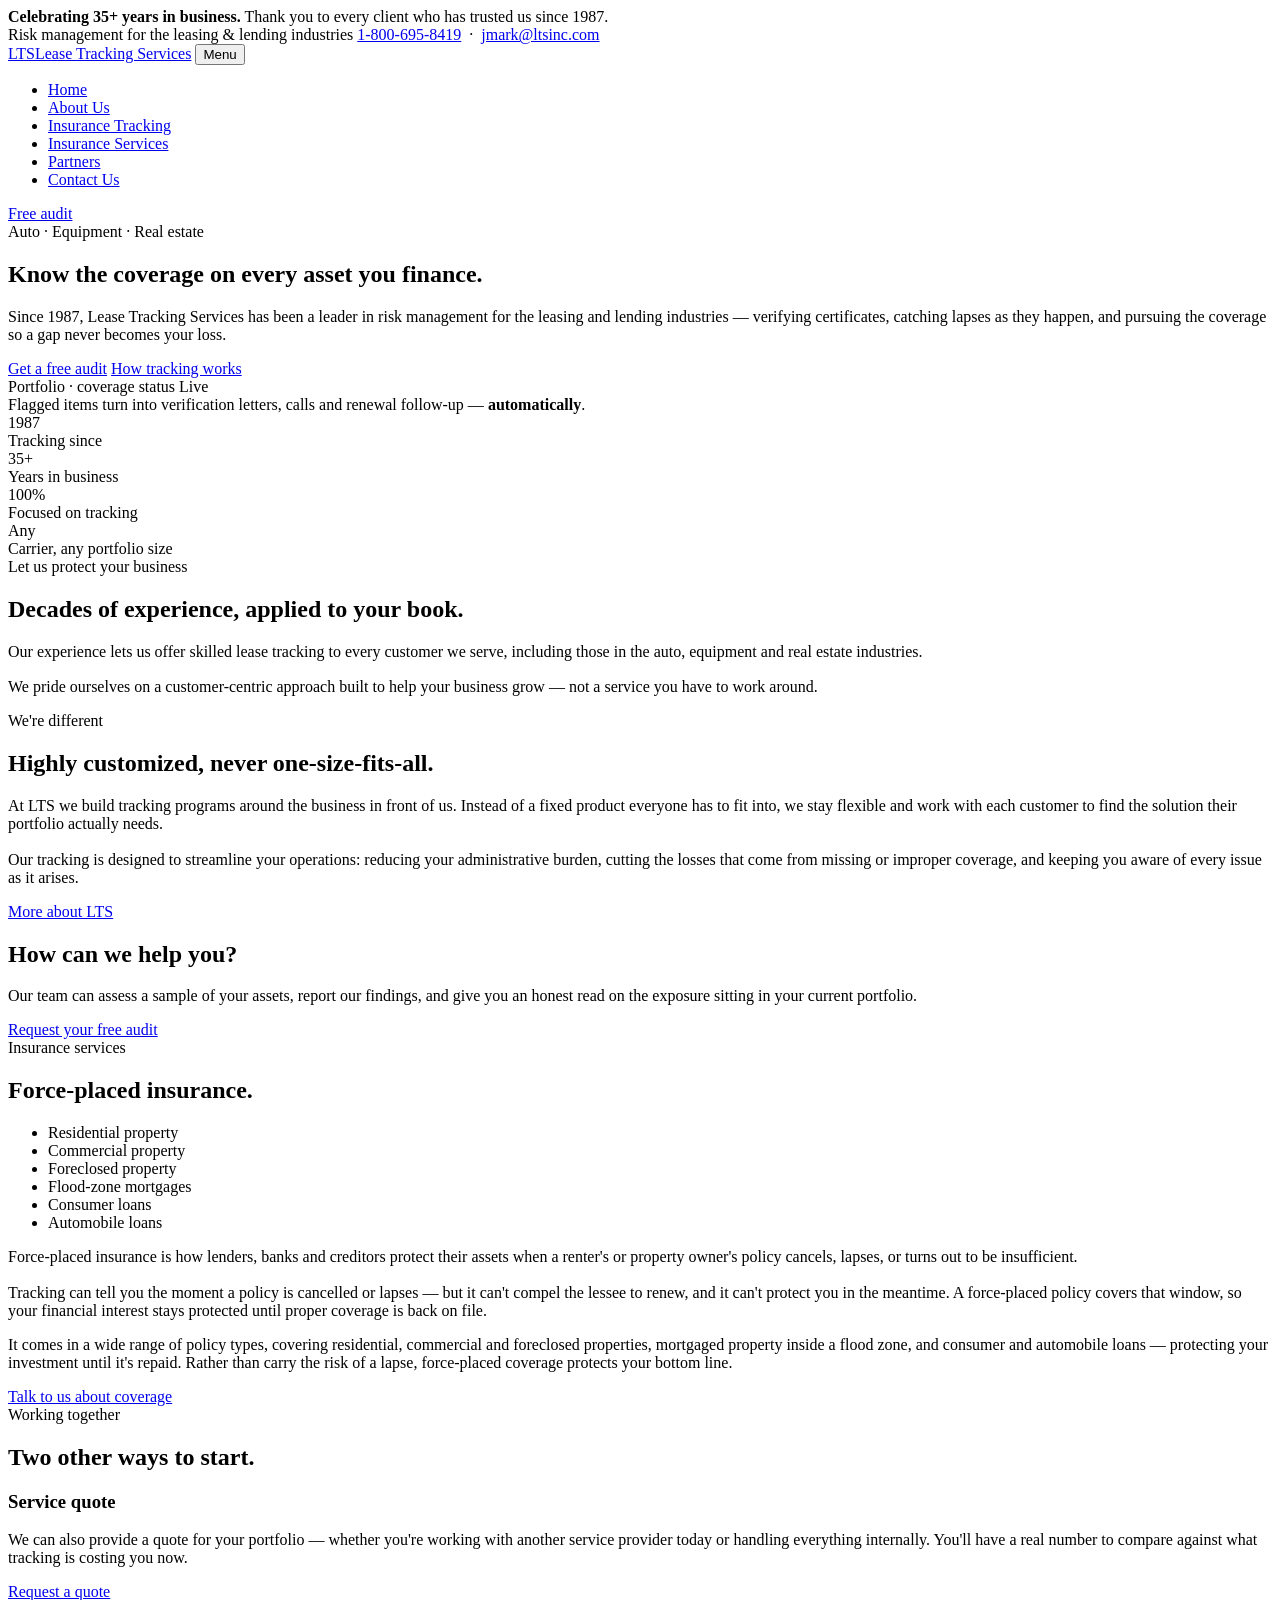
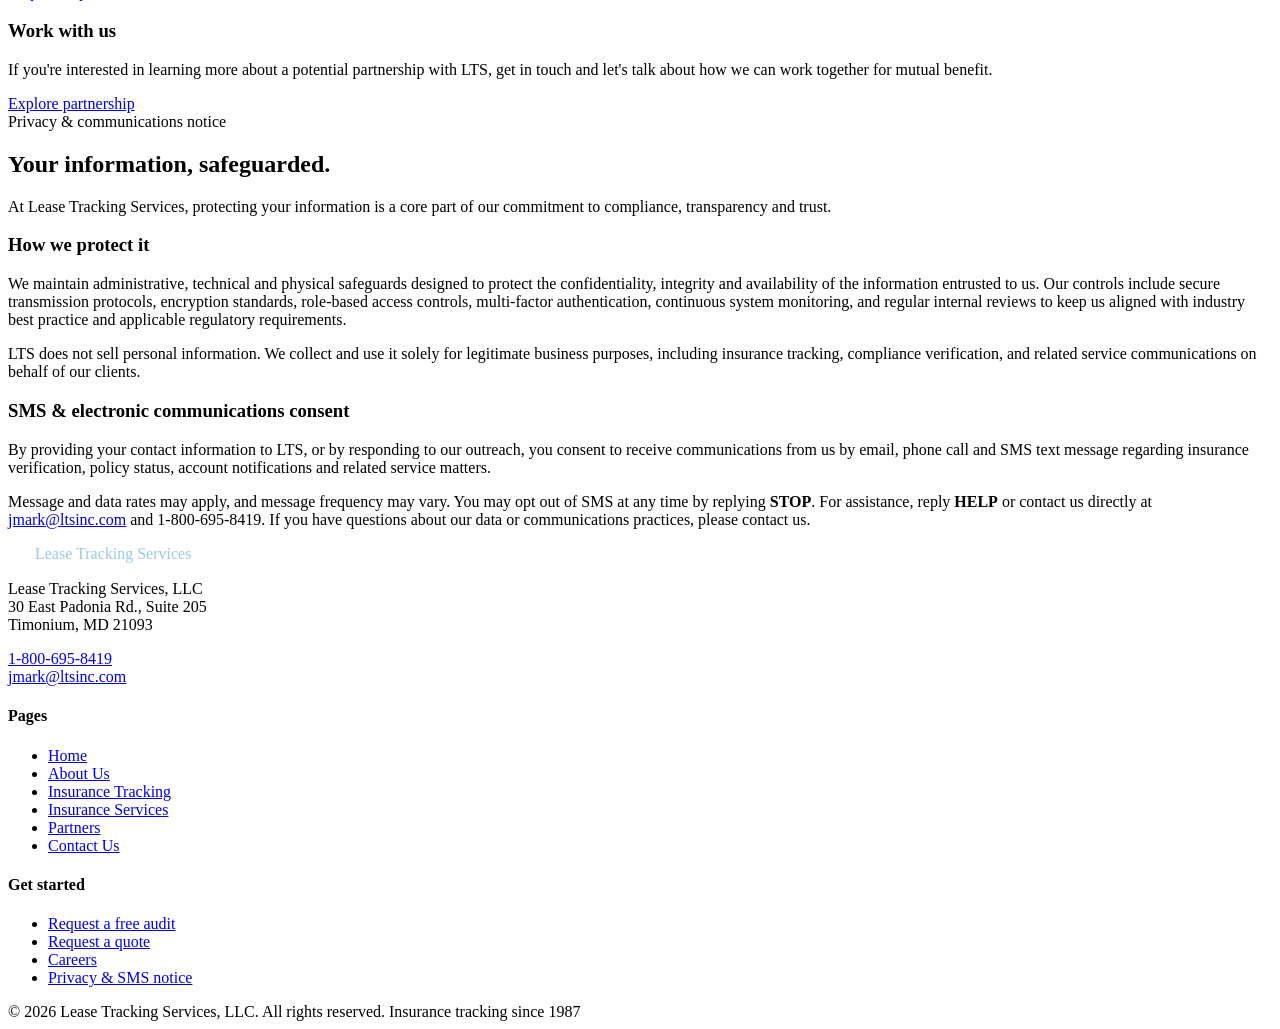
==== index.html @ 5373fb28 "Add files via upload" ====
<!DOCTYPE html>
<html lang="en">
<head>
<meta charset="utf-8">
<meta name="viewport" content="width=device-width, initial-scale=1">
<title>Lease Tracking Services — Insurance Tracking &amp; Risk Management Since 1987</title>
<meta name="description" content="Since 1987, Lease Tracking Services has been a leader in risk management for the leasing and lending industries. Insurance tracking, force-placed coverage and portfolio audits for auto, equipment and real estate.">
<link rel="preconnect" href="https://fonts.googleapis.com">
<link rel="preconnect" href="https://fonts.gstatic.com" crossorigin>
<link href="https://fonts.googleapis.com/css2?family=Bricolage+Grotesque:opsz,wght@12..96,600;12..96,700;12..96,800&family=IBM+Plex+Mono:wght@400;500;600&family=Public+Sans:wght@400;500;600;700&display=swap" rel="stylesheet">
<link rel="stylesheet" href="assets/styles.css">
</head>
<body>

<div class="announce">
  <div class="wrap"><strong>Celebrating 35+ years in business.</strong> Thank you to every client who has trusted us since 1987.</div>
</div>

<div class="topbar">
  <div class="wrap">
    <span>Risk management for the leasing &amp; lending industries</span>
    <span><a href="tel:18006958419">1-800-695-8419</a> &nbsp;·&nbsp; <a href="mailto:jmark@ltsinc.com">jmark@ltsinc.com</a></span>
  </div>
</div>

<header class="nav">
  <div class="wrap">
    <a class="brand" href="index.html"><span class="brand-mark">LTS</span><span class="brand-sub">Lease Tracking Services</span></a>
    <button class="menu-btn" id="menuBtn" aria-expanded="false" aria-controls="navLinks">Menu</button>
    <ul class="nav-links" id="navLinks">
      <li><a href="index.html" class="here">Home</a></li>
      <li><a href="about.html">About Us</a></li>
      <li><a href="insurance-tracking.html">Insurance Tracking</a></li>
      <li><a href="insurance-services.html">Insurance Services</a></li>
      <li><a href="partners.html">Partners</a></li>
      <li><a href="contact.html">Contact Us</a></li>
    </ul>
    <a class="nav-cta" href="contact.html#audit">Free audit</a>
  </div>
</header>

<section class="hero">
  <div class="wrap block hero-grid">
    <div>
      <span class="tag">Auto · Equipment · Real estate</span>
      <h1>Know the coverage on <span>every asset</span> you finance.</h1>
      <p class="lede">Since 1987, Lease Tracking Services has been a leader in risk management for the leasing and lending industries — verifying certificates, catching lapses as they happen, and pursuing the coverage so a gap never becomes your loss.</p>
      <div class="hero-actions">
        <a class="btn btn-primary" href="contact.html#audit">Get a free audit</a>
        <a class="btn btn-line" href="insurance-tracking.html">How tracking works</a>
      </div>
    </div>

    <div class="ledger" aria-label="Example portfolio coverage status board">
      <div class="ledger-head">
        <span>Portfolio · coverage status</span>
        <span class="ledger-live"><span class="dot"></span>Live</span>
      </div>
      <div id="ledgerRows"></div>
      <div class="ledger-foot">Flagged items turn into verification letters, calls and renewal follow-up — <b>automatically</b>.</div>
    </div>
  </div>
</section>

<section class="stats deep">
  <div class="wrap">
    <div class="stat"><div class="stat-n">1987</div><div class="stat-l">Tracking since</div></div>
    <div class="stat"><div class="stat-n">35+</div><div class="stat-l">Years in business</div></div>
    <div class="stat"><div class="stat-n">100%</div><div class="stat-l">Focused on tracking</div></div>
    <div class="stat"><div class="stat-n">Any</div><div class="stat-l">Carrier, any portfolio size</div></div>
  </div>
</section>

<section>
  <div class="wrap block split reveal">
    <div>
      <span class="tag">Let us protect your business</span>
      <h2>Decades of experience, applied to your book.</h2>
    </div>
    <div>
      <p class="lede">Our experience lets us offer skilled lease tracking to every customer we serve, including those in the auto, equipment and real estate industries.</p>
      <p style="margin-top:1.1rem" class="muted">We pride ourselves on a customer-centric approach built to help your business grow — not a service you have to work around.</p>
    </div>
  </div>
</section>

<section class="tint">
  <div class="wrap block split split-lead reveal">
    <div>
      <span class="tag">We're different</span>
      <h2>Highly customized, never one-size-fits-all.</h2>
    </div>
    <div>
      <p class="lede">At LTS we build tracking programs around the business in front of us. Instead of a fixed product everyone has to fit into, we stay flexible and work with each customer to find the solution their portfolio actually needs.</p>
      <p style="margin-top:1.1rem" class="muted">Our tracking is designed to streamline your operations: reducing your administrative burden, cutting the losses that come from missing or improper coverage, and keeping you aware of every issue as it arises.</p>
      <a class="btn btn-line" style="margin-top:1.5rem" href="about.html">More about LTS</a>
    </div>
  </div>
</section>

<section id="audit" class="band">
  <div class="wrap">
    <div>
      <h2>How can we help you?</h2>
      <p>Our team can assess a sample of your assets, report our findings, and give you an honest read on the exposure sitting in your current portfolio.</p>
    </div>
    <a class="btn btn-primary" href="contact.html#audit">Request your free audit</a>
  </div>
</section>

<section id="force-placed">
  <div class="wrap block split reveal">
    <div>
      <span class="tag">Insurance services</span>
      <h2>Force-placed insurance.</h2>
      <ul class="pills">
        <li>Residential property</li>
        <li>Commercial property</li>
        <li>Foreclosed property</li>
        <li>Flood-zone mortgages</li>
        <li>Consumer loans</li>
        <li>Automobile loans</li>
      </ul>
    </div>
    <div>
      <p class="lede">Force-placed insurance is how lenders, banks and creditors protect their assets when a renter's or property owner's policy cancels, lapses, or turns out to be insufficient.</p>
      <p style="margin-top:1.1rem" class="muted">Tracking can tell you the moment a policy is cancelled or lapses — but it can't compel the lessee to renew, and it can't protect you in the meantime. A force-placed policy covers that window, so your financial interest stays protected until proper coverage is back on file.</p>
      <p class="muted">It comes in a wide range of policy types, covering residential, commercial and foreclosed properties, mortgaged property inside a flood zone, and consumer and automobile loans — protecting your investment until it's repaid. Rather than carry the risk of a lapse, force-placed coverage protects your bottom line.</p>
      <a class="btn btn-primary" style="margin-top:1.5rem" href="contact.html">Talk to us about coverage</a>
    </div>
  </div>
</section>

<section class="tint">
  <div class="wrap block reveal">
    <span class="tag">Working together</span>
    <h2>Two other ways to start.</h2>
    <div class="cards cards-2">
      <div class="card">
        <h3>Service quote</h3>
        <p>We can also provide a quote for your portfolio — whether you're working with another service provider today or handling everything internally. You'll have a real number to compare against what tracking is costing you now.</p>
        <a class="more" href="contact.html#quote">Request a quote</a>
      </div>
      <div class="card card-plain">
        <h3>Work with us</h3>
        <p>If you're interested in learning more about a potential partnership with LTS, get in touch and let's talk about how we can work together for mutual benefit.</p>
        <a class="more" href="partners.html">Explore partnership</a>
      </div>
    </div>
  </div>
</section>

<section id="privacy">
  <div class="wrap block split reveal">
    <div>
      <span class="tag">Privacy &amp; communications notice</span>
      <h2>Your information, safeguarded.</h2>
      <p class="lede" style="margin-top:1.2rem">At Lease Tracking Services, protecting your information is a core part of our commitment to compliance, transparency and trust.</p>
    </div>
    <div>
      <div class="notice">
        <h3>How we protect it</h3>
        <p>We maintain administrative, technical and physical safeguards designed to protect the confidentiality, integrity and availability of the information entrusted to us. Our controls include secure transmission protocols, encryption standards, role-based access controls, multi-factor authentication, continuous system monitoring, and regular internal reviews to keep us aligned with industry best practice and applicable regulatory requirements.</p>
        <p>LTS does not sell personal information. We collect and use it solely for legitimate business purposes, including insurance tracking, compliance verification, and related service communications on behalf of our clients.</p>
      </div>
      <div class="notice">
        <h3>SMS &amp; electronic communications consent</h3>
        <p>By providing your contact information to LTS, or by responding to our outreach, you consent to receive communications from us by email, phone call and SMS text message regarding insurance verification, policy status, account notifications and related service matters.</p>
        <p>Message and data rates may apply, and message frequency may vary. You may opt out of SMS at any time by replying <strong>STOP</strong>. For assistance, reply <strong>HELP</strong> or contact us directly at <a href="mailto:jmark@ltsinc.com">jmark@ltsinc.com</a> and 1-800-695-8419. If you have questions about our data or communications practices, please contact us.</p>
      </div>
    </div>
  </div>
</section>

<footer class="foot">
  <div class="wrap foot-grid">
    <div>
      <a class="brand" href="index.html" style="color:#fff"><span class="brand-mark">LTS</span><span class="brand-sub" style="color:#9CC9EA">Lease Tracking Services</span></a>
      <p style="margin-top:1.1rem">Lease Tracking Services, LLC<br>30 East Padonia Rd., Suite 205<br>Timonium, MD 21093</p>
      <p style="margin-top:.9rem"><a href="tel:18006958419">1-800-695-8419</a><br><a href="mailto:jmark@ltsinc.com">jmark@ltsinc.com</a></p>
    </div>
    <div>
      <h4>Pages</h4>
      <ul>
        <li><a href="index.html">Home</a></li>
        <li><a href="about.html">About Us</a></li>
        <li><a href="insurance-tracking.html">Insurance Tracking</a></li>
        <li><a href="insurance-services.html">Insurance Services</a></li>
        <li><a href="partners.html">Partners</a></li>
        <li><a href="contact.html">Contact Us</a></li>
      </ul>
    </div>
    <div>
      <h4>Get started</h4>
      <ul>
        <li><a href="contact.html#audit">Request a free audit</a></li>
        <li><a href="contact.html#quote">Request a quote</a></li>
        <li><a href="contact.html#careers">Careers</a></li>
        <li><a href="index.html#privacy">Privacy &amp; SMS notice</a></li>
      </ul>
    </div>
  </div>
  <div class="foot-bar">
    <div class="wrap">
      <span>© <span id="yr">2026</span> Lease Tracking Services, LLC. All rights reserved.</span>
      <span>Insurance tracking since 1987</span>
    </div>
  </div>
</footer>

<script src="assets/site.js"></script>
</body>
</html>
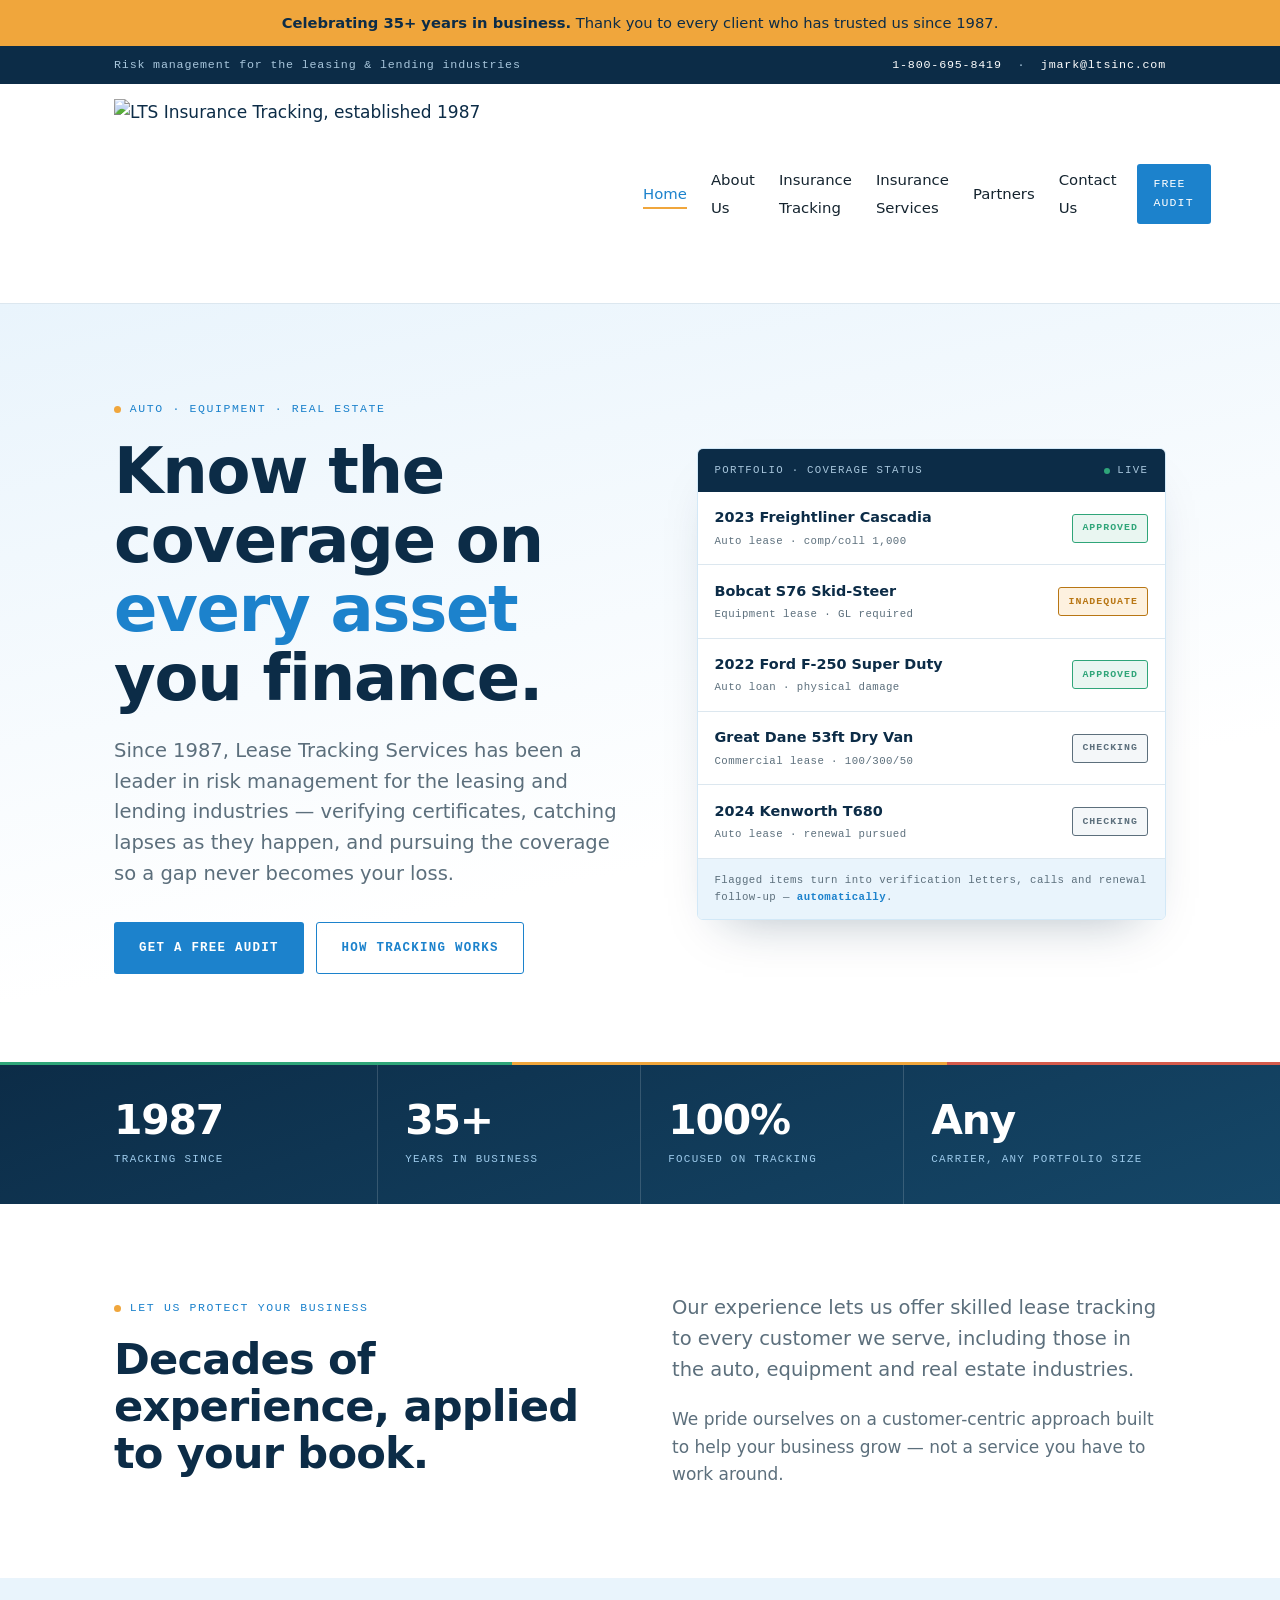
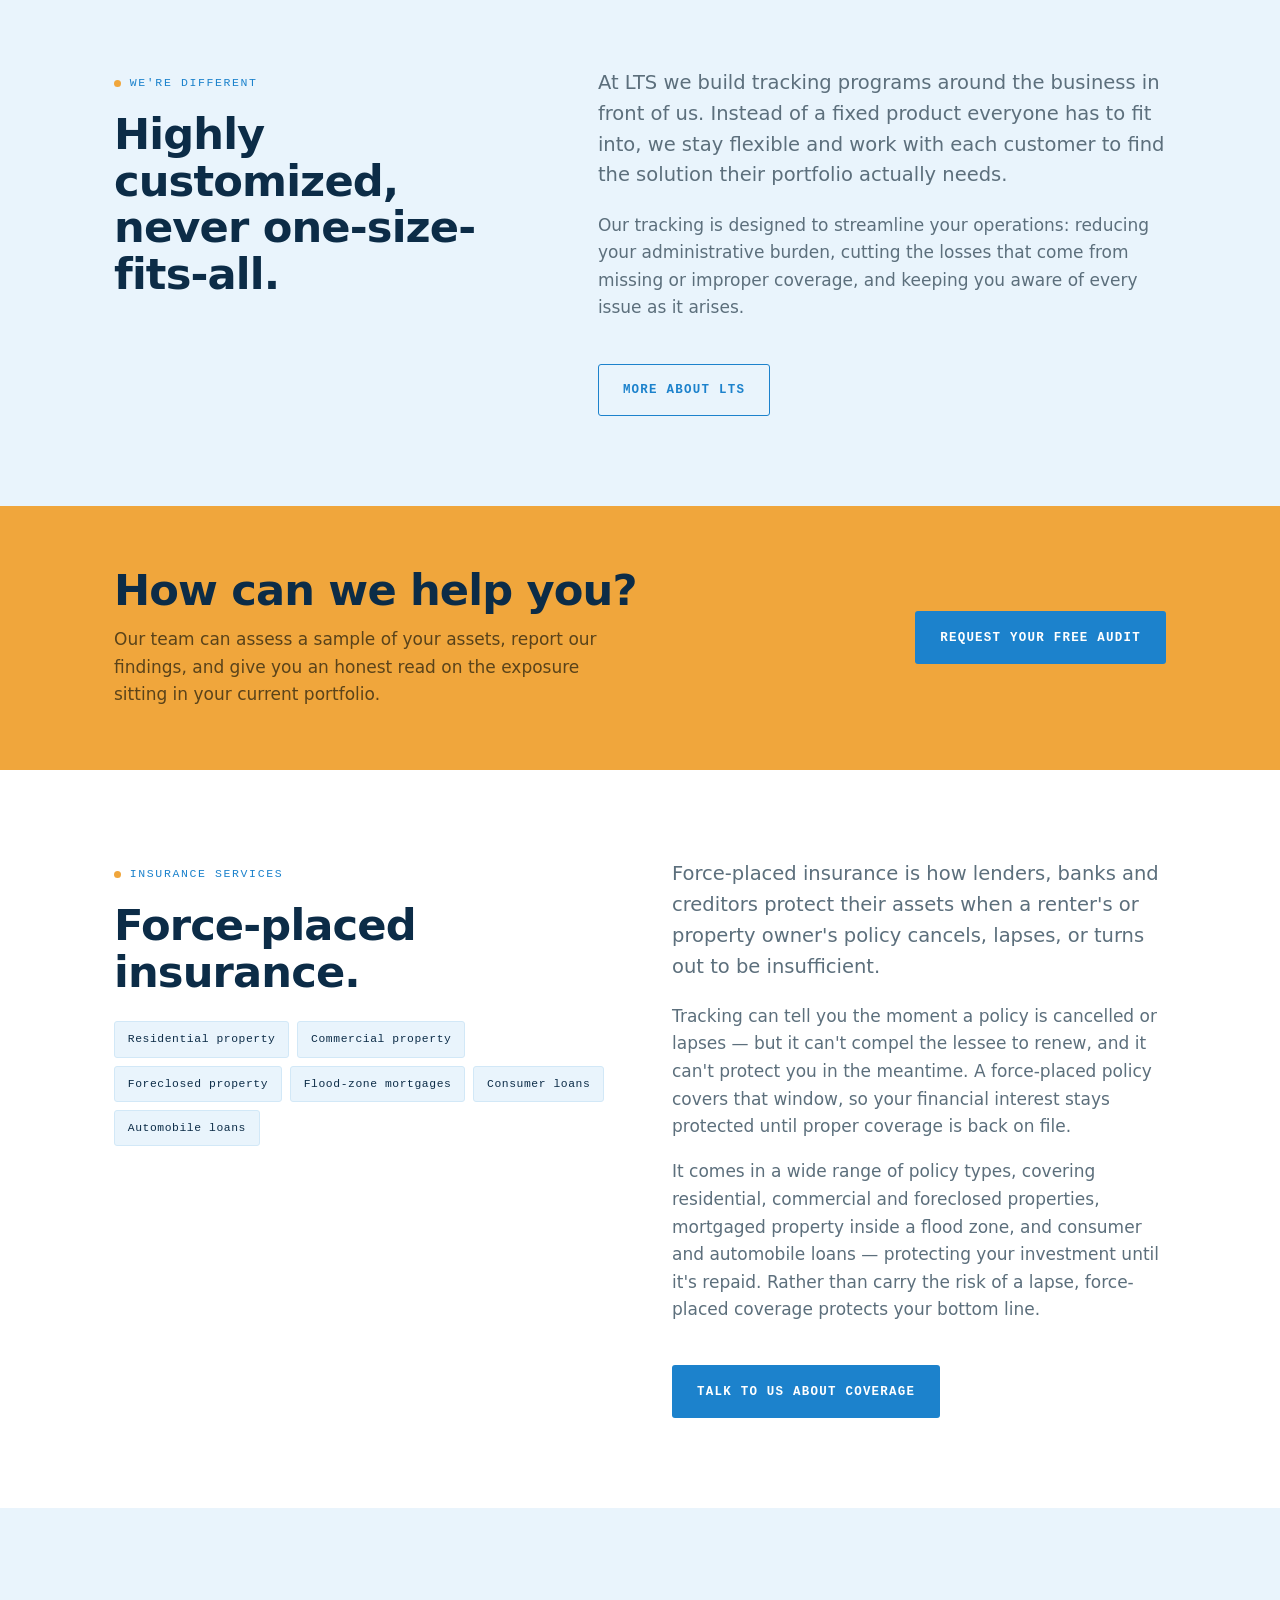
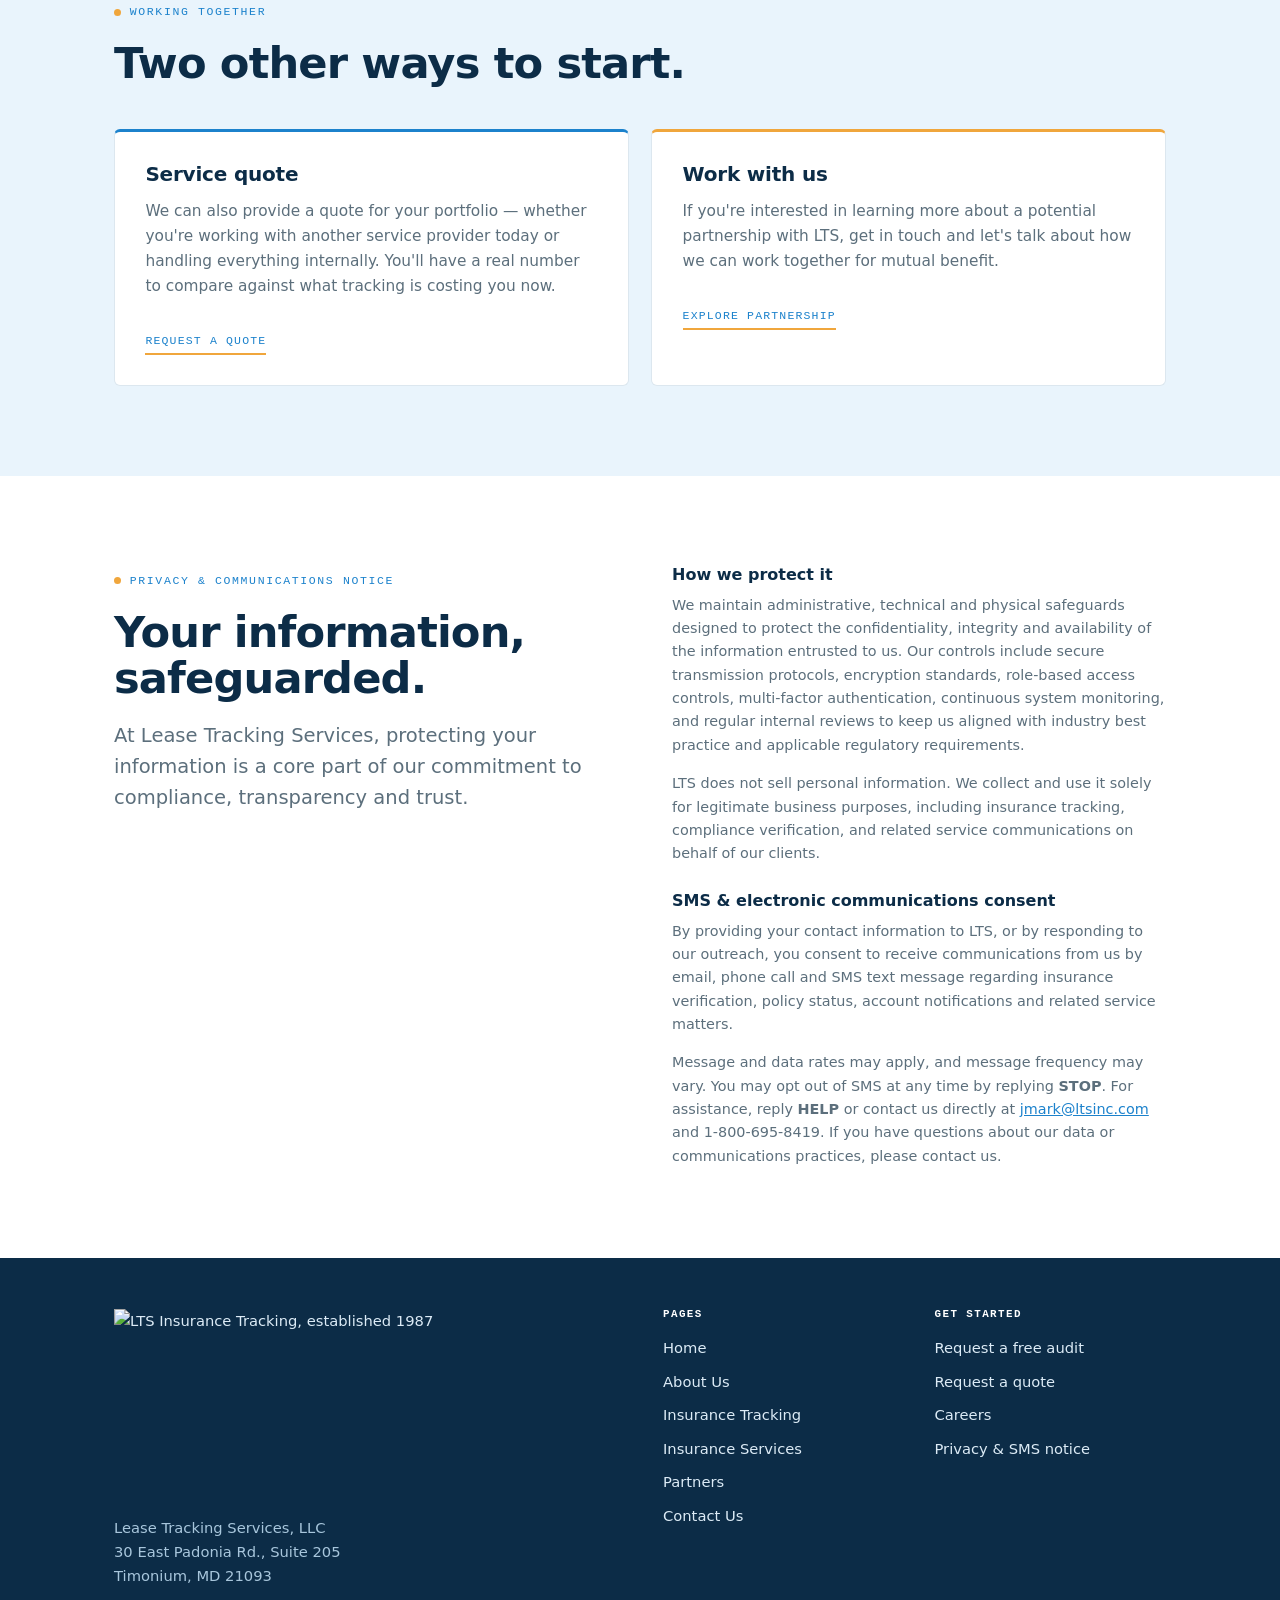
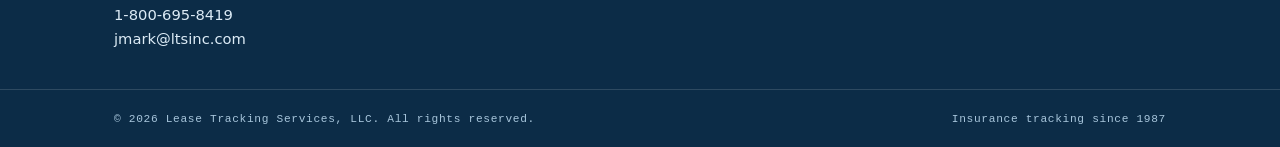
==== commit fa511afe: "Add files via upload" ====
--- a/index.html
+++ b/index.html
@@ -8,6 +8,7 @@
 <link rel="preconnect" href="https://fonts.googleapis.com">
 <link rel="preconnect" href="https://fonts.gstatic.com" crossorigin>
 <link href="https://fonts.googleapis.com/css2?family=Bricolage+Grotesque:opsz,wght@12..96,600;12..96,700;12..96,800&family=IBM+Plex+Mono:wght@400;500;600&family=Public+Sans:wght@400;500;600;700&display=swap" rel="stylesheet">
+<link rel="icon" type="image/svg+xml" href="assets/favicon.svg">
 <link rel="stylesheet" href="assets/styles.css">
 </head>
 <body>
@@ -25,7 +26,7 @@
 
 <header class="nav">
   <div class="wrap">
-    <a class="brand" href="index.html"><span class="brand-mark">LTS</span><span class="brand-sub">Lease Tracking Services</span></a>
+    <a class="brand" href="index.html" aria-label="LTS Insurance Tracking — home"><img class="brand-logo" src="assets/logo.png" width="509" height="190" alt="LTS Insurance Tracking, established 1987"></a>
     <button class="menu-btn" id="menuBtn" aria-expanded="false" aria-controls="navLinks">Menu</button>
     <ul class="nav-links" id="navLinks">
       <li><a href="index.html" class="here">Home</a></li>
@@ -175,7 +176,7 @@
 <footer class="foot">
   <div class="wrap foot-grid">
     <div>
-      <a class="brand" href="index.html" style="color:#fff"><span class="brand-mark">LTS</span><span class="brand-sub" style="color:#9CC9EA">Lease Tracking Services</span></a>
+      <a class="brand brand-foot" href="index.html" aria-label="LTS Insurance Tracking — home"><img class="brand-logo" src="assets/logo-white.png" width="509" height="190" alt="LTS Insurance Tracking, established 1987"></a>
       <p style="margin-top:1.1rem">Lease Tracking Services, LLC<br>30 East Padonia Rd., Suite 205<br>Timonium, MD 21093</p>
       <p style="margin-top:.9rem"><a href="tel:18006958419">1-800-695-8419</a><br><a href="mailto:jmark@ltsinc.com">jmark@ltsinc.com</a></p>
     </div>
--- a/assets/styles.css
+++ b/assets/styles.css
@@ -0,0 +1,269 @@
+/* ==========================================================================
+   Lease Tracking Services — shared stylesheet
+   Brand tokens live in :root. Change them once here and the whole site follows.
+   ========================================================================== */
+
+:root{
+  /* --- brand palette (swap these to match the logo exactly) --- */
+  --navy:#0C2C47;        /* deep brand navy — headings, footer */
+  --navy-2:#154768;      /* lighter navy for gradients */
+  --blue:#1C82CC;        /* primary brand blue — links, buttons */
+  --blue-dk:#146AA9;     /* hover state */
+  --sky:#E9F4FC;         /* pale blue tint background */
+  --sky-2:#D2E8F7;       /* slightly deeper tint / borders */
+  --amber:#F0A63C;       /* highlight + attention status */
+  --green:#2FA579;       /* covered / approved status */
+  --red:#D45B4C;         /* cancelled status */
+
+  /* --- neutrals --- */
+  --white:#FFFFFF;
+  --ink:#15242F;         /* body text */
+  --grey:#5C6F7C;        /* secondary text */
+  --line:#DCE7EF;        /* hairlines */
+
+  /* --- type --- */
+  --display:"Bricolage Grotesque",system-ui,sans-serif;
+  --body:"Public Sans",system-ui,sans-serif;
+  --mono:"IBM Plex Mono",ui-monospace,monospace;
+
+  /* --- layout --- */
+  --pad:clamp(1.25rem,5vw,4rem);
+  --maxw:1180px;
+  --radius:6px;
+}
+
+*{box-sizing:border-box}
+html{scroll-behavior:smooth}
+body{
+  margin:0;background:var(--white);color:var(--ink);
+  font-family:var(--body);font-size:17px;line-height:1.62;
+  -webkit-font-smoothing:antialiased;
+}
+img{max-width:100%;display:block}
+a{color:var(--blue)}
+
+/* ---------- layout helpers ---------- */
+.wrap{max-width:var(--maxw);margin:0 auto;padding-left:var(--pad);padding-right:var(--pad)}
+.block{padding-top:clamp(3.5rem,7vw,6rem);padding-bottom:clamp(3.5rem,7vw,6rem)}
+.block-sm{padding-top:clamp(2.5rem,5vw,4rem);padding-bottom:clamp(2.5rem,5vw,4rem)}
+.tint{background:var(--sky)}
+.deep{background:linear-gradient(160deg,var(--navy) 0%,var(--navy-2) 100%);color:var(--white)}
+.split{display:grid;grid-template-columns:1fr 1fr;gap:clamp(2rem,5vw,4.5rem);align-items:start}
+.split-lead{grid-template-columns:.85fr 1.15fr}
+.center{max-width:70ch;margin:0 auto;text-align:center}
+
+/* ---------- type ---------- */
+h1,h2,h3,h4{font-family:var(--display);font-weight:700;letter-spacing:-.02em;line-height:1.08;margin:0;color:var(--navy)}
+h1{font-size:clamp(2.3rem,5.4vw,4rem)}
+h2{font-size:clamp(1.75rem,3.6vw,2.7rem)}
+h3{font-size:1.25rem;line-height:1.28;letter-spacing:-.01em}
+h4{font-size:1rem;letter-spacing:0;font-family:var(--body);font-weight:700}
+p{margin:0 0 1.05em}
+p:last-child{margin-bottom:0}
+.deep h1,.deep h2,.deep h3,.deep h4{color:var(--white)}
+
+.tag{
+  font-family:var(--mono);font-size:.72rem;font-weight:500;
+  letter-spacing:.14em;text-transform:uppercase;color:var(--blue);
+  display:inline-flex;align-items:center;gap:.55rem;margin-bottom:1.15rem;
+}
+.tag::before{content:"";width:7px;height:7px;border-radius:50%;background:var(--amber);flex:none}
+.deep .tag{color:#9CC9EA}
+
+.lede{font-size:clamp(1.03rem,1.6vw,1.22rem);line-height:1.58;color:var(--grey);max-width:60ch}
+.deep .lede{color:#C9DEEE}
+.muted{color:var(--grey)}
+.deep .muted{color:#C9DEEE}
+
+/* ---------- buttons ---------- */
+.btn{
+  display:inline-flex;align-items:center;gap:.55rem;
+  font-family:var(--mono);font-size:.78rem;font-weight:600;letter-spacing:.1em;
+  text-transform:uppercase;text-decoration:none;
+  padding:.95rem 1.5rem;border:1px solid transparent;border-radius:3px;cursor:pointer;
+  transition:transform .18s ease,background .18s ease,color .18s ease,border-color .18s ease;
+}
+.btn:hover{transform:translateY(-2px)}
+.btn:focus-visible{outline:3px solid var(--amber);outline-offset:3px}
+.btn-primary{background:var(--blue);color:var(--white)}
+.btn-primary:hover{background:var(--blue-dk)}
+.btn-amber{background:var(--amber);color:var(--navy)}
+.btn-amber:hover{background:#F7B759}
+.btn-line{border-color:var(--blue);color:var(--blue);background:transparent}
+.btn-line:hover{background:var(--blue);color:var(--white)}
+.btn-white{background:var(--white);color:var(--navy)}
+.btn-white:hover{background:var(--sky)}
+
+/* ---------- announcement bar ---------- */
+.announce{background:var(--amber);color:var(--navy);text-align:center;font-size:.92rem}
+.announce .wrap{padding-top:.7rem;padding-bottom:.7rem}
+.announce strong{font-weight:700}
+
+/* ---------- top bar + nav ---------- */
+.topbar{background:var(--navy);color:#A8C6DC;font-family:var(--mono);font-size:.73rem;letter-spacing:.07em}
+.topbar .wrap{display:flex;justify-content:space-between;gap:1rem;flex-wrap:wrap;padding-top:.6rem;padding-bottom:.6rem}
+.topbar a{color:var(--white);text-decoration:none}
+.topbar a:hover{color:var(--amber)}
+
+.nav{position:sticky;top:0;z-index:60;background:rgba(255,255,255,.95);backdrop-filter:blur(10px);border-bottom:1px solid var(--line)}
+.nav .wrap{position:relative;display:flex;align-items:center;justify-content:space-between;gap:1.25rem;padding-top:.9rem;padding-bottom:.9rem}
+.brand{display:flex;align-items:baseline;gap:.55rem;text-decoration:none;color:var(--navy)}
+.brand-mark{font-family:var(--display);font-weight:800;font-size:1.55rem;letter-spacing:-.04em}
+.brand-sub{font-family:var(--mono);font-size:.62rem;letter-spacing:.15em;text-transform:uppercase;color:var(--grey)}
+.nav-links{display:flex;gap:1.5rem;align-items:center;list-style:none;margin:0;padding:0}
+.nav-links a{font-size:.93rem;color:var(--ink);text-decoration:none;padding:.25rem 0;border-bottom:2px solid transparent;transition:border-color .18s ease,color .18s ease}
+.nav-links a:hover,.nav-links a:focus-visible{color:var(--blue);border-color:var(--blue)}
+.nav-links a.here{color:var(--blue);border-color:var(--amber)}
+.nav-cta{font-family:var(--mono);font-size:.72rem;letter-spacing:.1em;text-transform:uppercase;text-decoration:none;padding:.7rem 1.05rem;background:var(--blue);color:var(--white);border-radius:3px}
+.nav-cta:hover{background:var(--blue-dk)}
+.menu-btn{display:none;background:none;border:1px solid var(--navy);color:var(--navy);border-radius:3px;padding:.5rem .8rem;font-family:var(--mono);font-size:.7rem;letter-spacing:.1em;text-transform:uppercase;cursor:pointer}
+
+/* ---------- hero ---------- */
+.hero{background:linear-gradient(168deg,var(--sky) 0%,var(--white) 68%);border-bottom:1px solid var(--line);position:relative}
+.hero::after{content:"";position:absolute;left:0;right:0;bottom:-1px;height:3px;background:linear-gradient(90deg,var(--green) 0 40%,var(--amber) 40% 74%,var(--red) 74% 100%)}
+.hero-grid{display:grid;grid-template-columns:1.05fr .95fr;gap:clamp(2.2rem,5vw,4rem);align-items:center}
+.hero h1{margin-bottom:1.4rem}
+.hero h1 span{color:var(--blue)}
+.hero-actions{display:flex;flex-wrap:wrap;gap:.8rem;margin-top:2rem}
+
+/* page hero (inner pages) */
+.phero{background:linear-gradient(168deg,var(--sky) 0%,var(--white) 100%);border-bottom:1px solid var(--line)}
+.phero h1{margin-bottom:1.1rem}
+
+/* ---------- signature: coverage ledger ---------- */
+.ledger{background:var(--white);border:1px solid var(--sky-2);border-radius:var(--radius);box-shadow:0 24px 50px -28px rgba(12,44,71,.35);overflow:hidden}
+.ledger-head{display:flex;justify-content:space-between;align-items:center;gap:1rem;padding:.8rem 1.05rem;background:var(--navy);color:#A8C6DC;font-family:var(--mono);font-size:.67rem;letter-spacing:.12em;text-transform:uppercase}
+.ledger-live{display:inline-flex;align-items:center;gap:.45rem}
+.dot{width:6px;height:6px;border-radius:50%;background:var(--green);animation:pulse 2.2s ease-in-out infinite}
+@keyframes pulse{0%,100%{opacity:.35}50%{opacity:1}}
+.ledger-row{display:grid;grid-template-columns:1fr auto;gap:1rem;align-items:center;padding:.9rem 1.05rem;border-bottom:1px solid var(--line);opacity:0;transform:translateY(6px);animation:rowin .5s ease forwards}
+@keyframes rowin{to{opacity:1;transform:none}}
+.asset{font-size:.9rem;font-weight:600;color:var(--navy)}
+.meta{font-family:var(--mono);font-size:.67rem;color:var(--grey);letter-spacing:.04em;margin-top:.18rem}
+.chip{font-family:var(--mono);font-size:.62rem;font-weight:600;letter-spacing:.1em;text-transform:uppercase;padding:.34rem .58rem;border-radius:3px;white-space:nowrap;border:1px solid currentColor;transition:color .35s ease,background .35s ease}
+.chip[data-state="pending"]{color:var(--grey);background:#F4F7F9}
+.chip[data-state="approved"]{color:var(--green);background:rgba(47,165,121,.1)}
+.chip[data-state="inadequate"]{color:#B87614;background:rgba(240,166,60,.16)}
+.chip[data-state="cancelled"]{color:var(--red);background:rgba(212,91,76,.12)}
+.ledger-foot{padding:.8rem 1.05rem;background:var(--sky);font-family:var(--mono);font-size:.67rem;color:var(--grey);letter-spacing:.04em}
+.ledger-foot b{color:var(--blue)}
+
+/* ---------- stats ---------- */
+.stats .wrap{display:grid;grid-template-columns:repeat(4,1fr);gap:0;padding-top:0;padding-bottom:0}
+.stat{padding:2.2rem 1.3rem 2.2rem 0}
+.stat + .stat{padding-left:1.7rem;border-left:1px solid rgba(255,255,255,.16)}
+.stat-n{font-family:var(--display);font-size:clamp(1.9rem,3.2vw,2.7rem);font-weight:700;letter-spacing:-.03em;line-height:1;color:var(--white)}
+.stat-l{font-family:var(--mono);font-size:.68rem;letter-spacing:.12em;text-transform:uppercase;color:#9CC9EA;margin-top:.6rem}
+
+/* ---------- lists ---------- */
+.ticks{list-style:none;margin:1.5rem 0 0;padding:0}
+.ticks li{position:relative;padding:0 0 0 1.9rem;margin-bottom:1rem;color:var(--grey)}
+.ticks li::before{
+  content:"";position:absolute;left:0;top:.5em;width:.62rem;height:.62rem;
+  border-radius:2px;background:var(--blue);
+}
+.ticks li strong{color:var(--ink)}
+.deep .ticks li{color:#C9DEEE}
+.deep .ticks li::before{background:var(--amber)}
+.deep .ticks li strong{color:var(--white)}
+
+.rows{list-style:none;margin:2rem 0 0;padding:0;border-top:1px solid var(--line)}
+.rows li{padding:1.4rem 0;border-bottom:1px solid var(--line);display:grid;grid-template-columns:5.5rem 1fr;gap:1.3rem;align-items:start}
+.rows .k{font-family:var(--mono);font-size:.68rem;letter-spacing:.12em;text-transform:uppercase;color:var(--blue);padding-top:.4rem}
+.rows p{margin:.4rem 0 0;color:var(--grey);font-size:.97rem}
+.deep .rows,.deep .rows li{border-color:rgba(255,255,255,.18)}
+.deep .rows .k{color:#9CC9EA}
+.deep .rows p{color:#C9DEEE}
+
+.pills{display:flex;flex-wrap:wrap;gap:.5rem;margin:1.6rem 0 0;padding:0;list-style:none}
+.pills li{font-family:var(--mono);font-size:.71rem;letter-spacing:.05em;padding:.5rem .8rem;border:1px solid var(--sky-2);background:var(--sky);border-radius:3px;color:var(--navy)}
+.deep .pills li{border-color:rgba(255,255,255,.22);background:rgba(255,255,255,.06);color:#DCEBF6}
+
+/* ---------- cards ---------- */
+.cards{display:grid;gap:1.4rem;margin-top:2.6rem}
+.cards-2{grid-template-columns:1fr 1fr}
+.cards-3{grid-template-columns:repeat(3,1fr)}
+.cards-4{grid-template-columns:repeat(4,1fr)}
+.card{background:var(--white);border:1px solid var(--line);border-top:3px solid var(--blue);border-radius:var(--radius);padding:1.9rem;transition:box-shadow .2s ease,transform .2s ease}
+.card:hover{box-shadow:0 18px 36px -24px rgba(12,44,71,.4);transform:translateY(-3px)}
+.card h3{margin-bottom:.7rem}
+.card p{color:var(--grey);font-size:.96rem}
+.card .more{font-family:var(--mono);font-size:.72rem;letter-spacing:.1em;text-transform:uppercase;text-decoration:none;display:inline-block;margin-top:1.1rem;border-bottom:2px solid var(--amber);padding-bottom:2px}
+.card-plain{border-top-color:var(--amber)}
+.card ul{margin:.6rem 0 0}
+
+/* ---------- callout band ---------- */
+.band{background:var(--amber);color:var(--navy)}
+.band .wrap{display:flex;justify-content:space-between;align-items:center;gap:2.2rem;flex-wrap:wrap;padding-top:clamp(2.6rem,5vw,3.8rem);padding-bottom:clamp(2.6rem,5vw,3.8rem)}
+.band h2{max-width:22ch;color:var(--navy)}
+.band p{max-width:48ch;margin-top:.8rem;color:#5A431A}
+
+/* ---------- quote ---------- */
+.quote{border-left:4px solid var(--amber);padding:.4rem 0 .4rem 1.6rem;font-size:1.1rem;line-height:1.6;color:var(--ink)}
+.quote cite{display:block;margin-top:1rem;font-style:normal;font-family:var(--mono);font-size:.72rem;letter-spacing:.12em;text-transform:uppercase;color:var(--grey)}
+
+/* ---------- forms ---------- */
+.form{background:var(--white);border:1px solid var(--line);border-radius:var(--radius);padding:1.8rem}
+.form h3{margin-bottom:.4rem}
+.form .hint{font-size:.9rem;color:var(--grey);margin-bottom:1.3rem}
+.field{margin-bottom:1rem}
+.field label{display:block;font-family:var(--mono);font-size:.68rem;letter-spacing:.11em;text-transform:uppercase;color:var(--grey);margin-bottom:.4rem}
+.field input,.field textarea{
+  width:100%;font-family:var(--body);font-size:1rem;color:var(--ink);
+  padding:.75rem .85rem;border:1px solid var(--line);border-radius:3px;background:var(--white);
+}
+.field input:focus,.field textarea:focus{outline:none;border-color:var(--blue);box-shadow:0 0 0 3px rgba(28,130,204,.15)}
+.field textarea{min-height:120px;resize:vertical}
+.req{color:var(--red)}
+.form-note{font-size:.8rem;color:var(--grey);margin-top:.9rem}
+
+/* ---------- contact details ---------- */
+.detail{list-style:none;margin:1.6rem 0 0;padding:0}
+.detail li{padding:1rem 0;border-bottom:1px solid var(--line)}
+.detail .k{font-family:var(--mono);font-size:.67rem;letter-spacing:.12em;text-transform:uppercase;color:var(--blue);display:block;margin-bottom:.3rem}
+.detail a{text-decoration:none;font-size:1.1rem}
+.detail a:hover{text-decoration:underline}
+.map{width:100%;height:340px;border:1px solid var(--line);border-radius:var(--radius);margin-top:1.6rem}
+
+/* ---------- notice ---------- */
+.notice{font-size:.9rem;color:var(--grey);max-width:65ch}
+.notice h3{font-size:1rem;font-family:var(--body);font-weight:700;letter-spacing:0;margin-bottom:.5rem;color:var(--navy)}
+.notice + .notice{margin-top:1.6rem}
+
+/* ---------- footer ---------- */
+.foot{background:var(--navy);color:#A8C6DC;font-size:.92rem}
+.foot a{color:#DCEBF6;text-decoration:none}
+.foot a:hover{color:var(--amber)}
+.foot-grid{display:grid;grid-template-columns:1.4fr 1fr 1fr;gap:2.5rem;padding-top:3.2rem;padding-bottom:2.4rem}
+.foot h4{font-family:var(--mono);font-size:.68rem;letter-spacing:.13em;text-transform:uppercase;color:var(--white);margin-bottom:1rem;font-weight:600}
+.foot ul{list-style:none;margin:0;padding:0}
+.foot ul li{margin-bottom:.6rem}
+.foot-bar{border-top:1px solid rgba(255,255,255,.14)}
+.foot-bar .wrap{display:flex;justify-content:space-between;gap:1.2rem;flex-wrap:wrap;padding-top:1.2rem;padding-bottom:1.2rem;font-family:var(--mono);font-size:.7rem;letter-spacing:.06em}
+
+/* ---------- reveal ---------- */
+.reveal{opacity:0;transform:translateY(16px);transition:opacity .65s ease,transform .65s ease}
+.reveal.in{opacity:1;transform:none}
+
+/* ---------- responsive ---------- */
+@media (max-width:920px){
+  .hero-grid,.split,.split-lead,.cards-2,.cards-3,.cards-4,.foot-grid{grid-template-columns:1fr}
+  .stats .wrap{grid-template-columns:1fr 1fr}
+  .stat{padding:1.6rem 1.1rem 1.6rem 0}
+  .stat:nth-child(3),.stat:nth-child(4){border-top:1px solid rgba(255,255,255,.16)}
+  .stat:nth-child(3){padding-left:0;border-left:0}
+  .nav-links,.nav-cta{display:none}
+  .nav-links.open{display:flex;position:absolute;top:100%;left:0;right:0;background:var(--white);flex-direction:column;align-items:flex-start;gap:0;padding:.5rem var(--pad) 1.2rem;border-bottom:1px solid var(--line);box-shadow:0 14px 24px -18px rgba(12,44,71,.5)}
+  .nav-links.open li{width:100%;padding:.7rem 0;border-bottom:1px solid var(--line)}
+  .menu-btn{display:block}
+}
+@media (max-width:560px){
+  .stats .wrap{grid-template-columns:1fr}
+  .stat + .stat{padding-left:0;border-left:0;border-top:1px solid rgba(255,255,255,.16)}
+  .rows li{grid-template-columns:1fr;gap:.3rem}
+}
+@media (prefers-reduced-motion:reduce){
+  *{animation-duration:.01ms !important;animation-iteration-count:1 !important;transition-duration:.01ms !important}
+  .reveal{opacity:1;transform:none}
+  html{scroll-behavior:auto}
+}
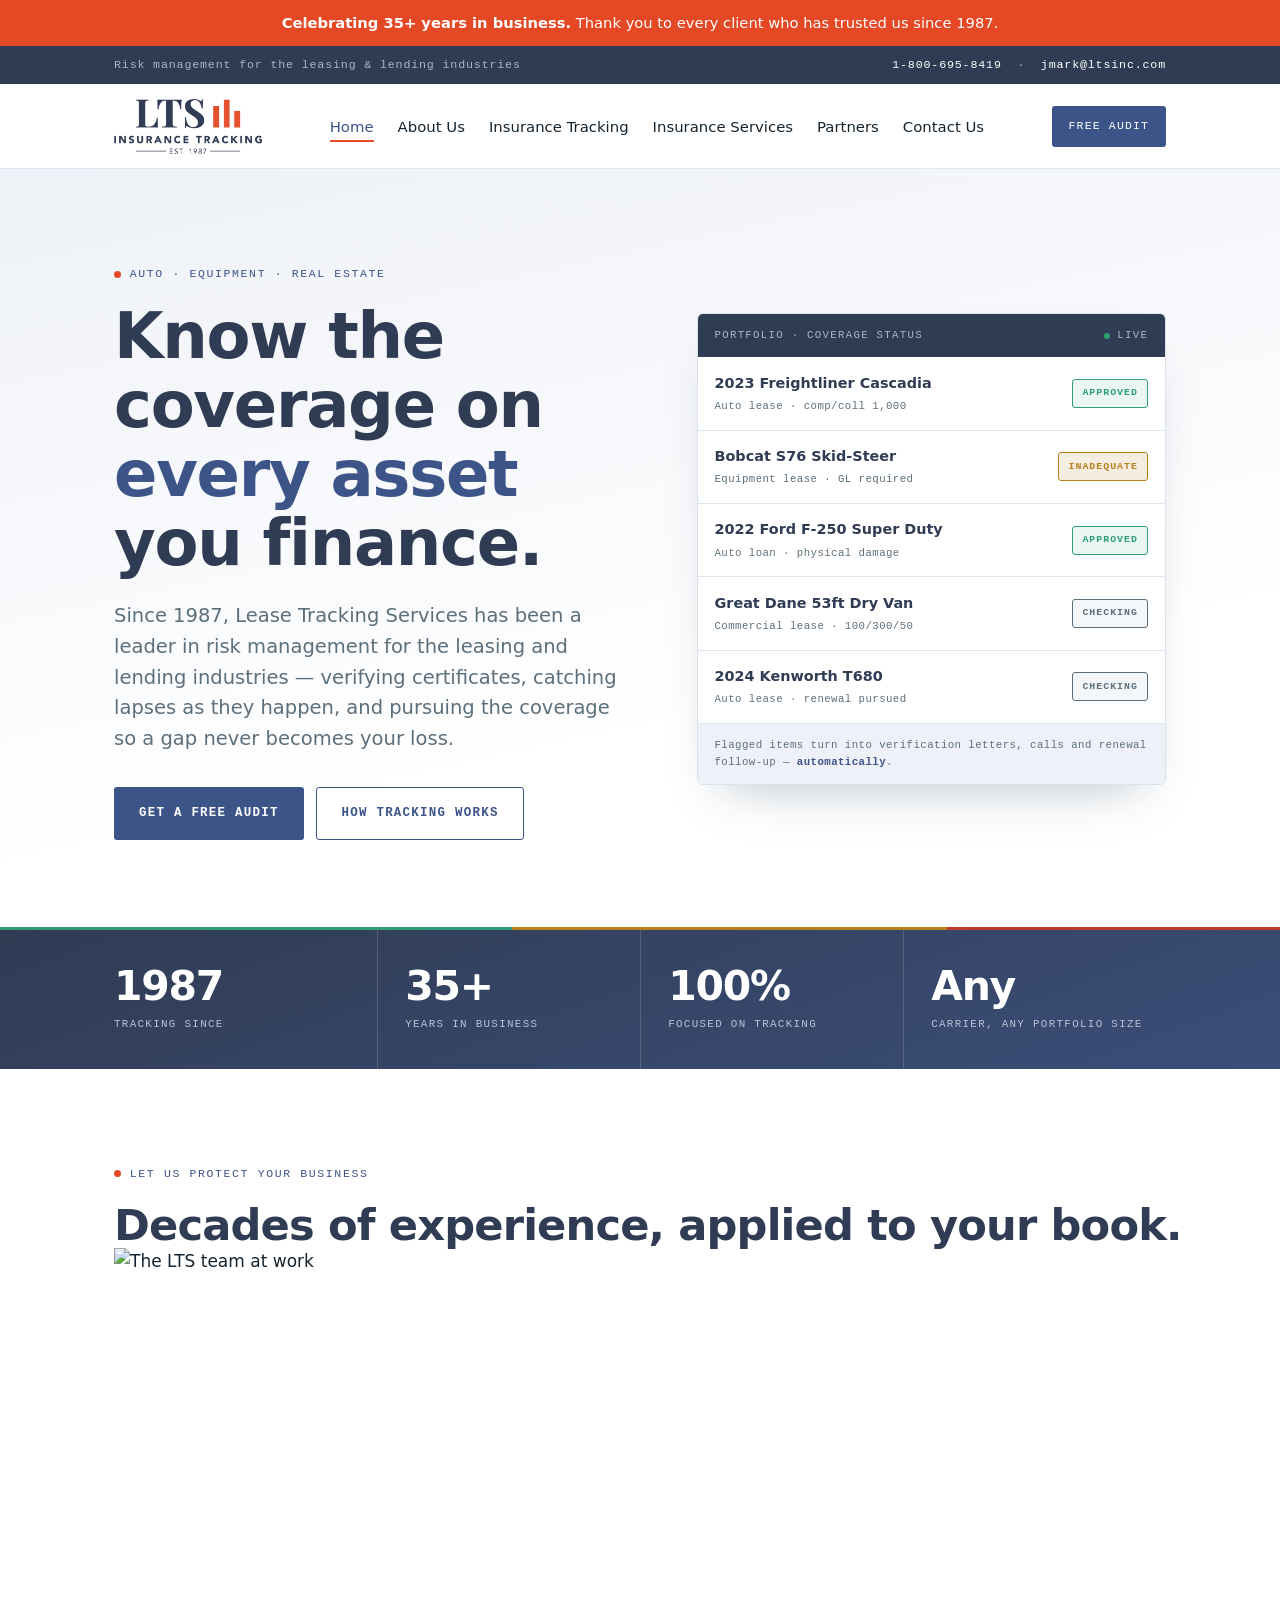
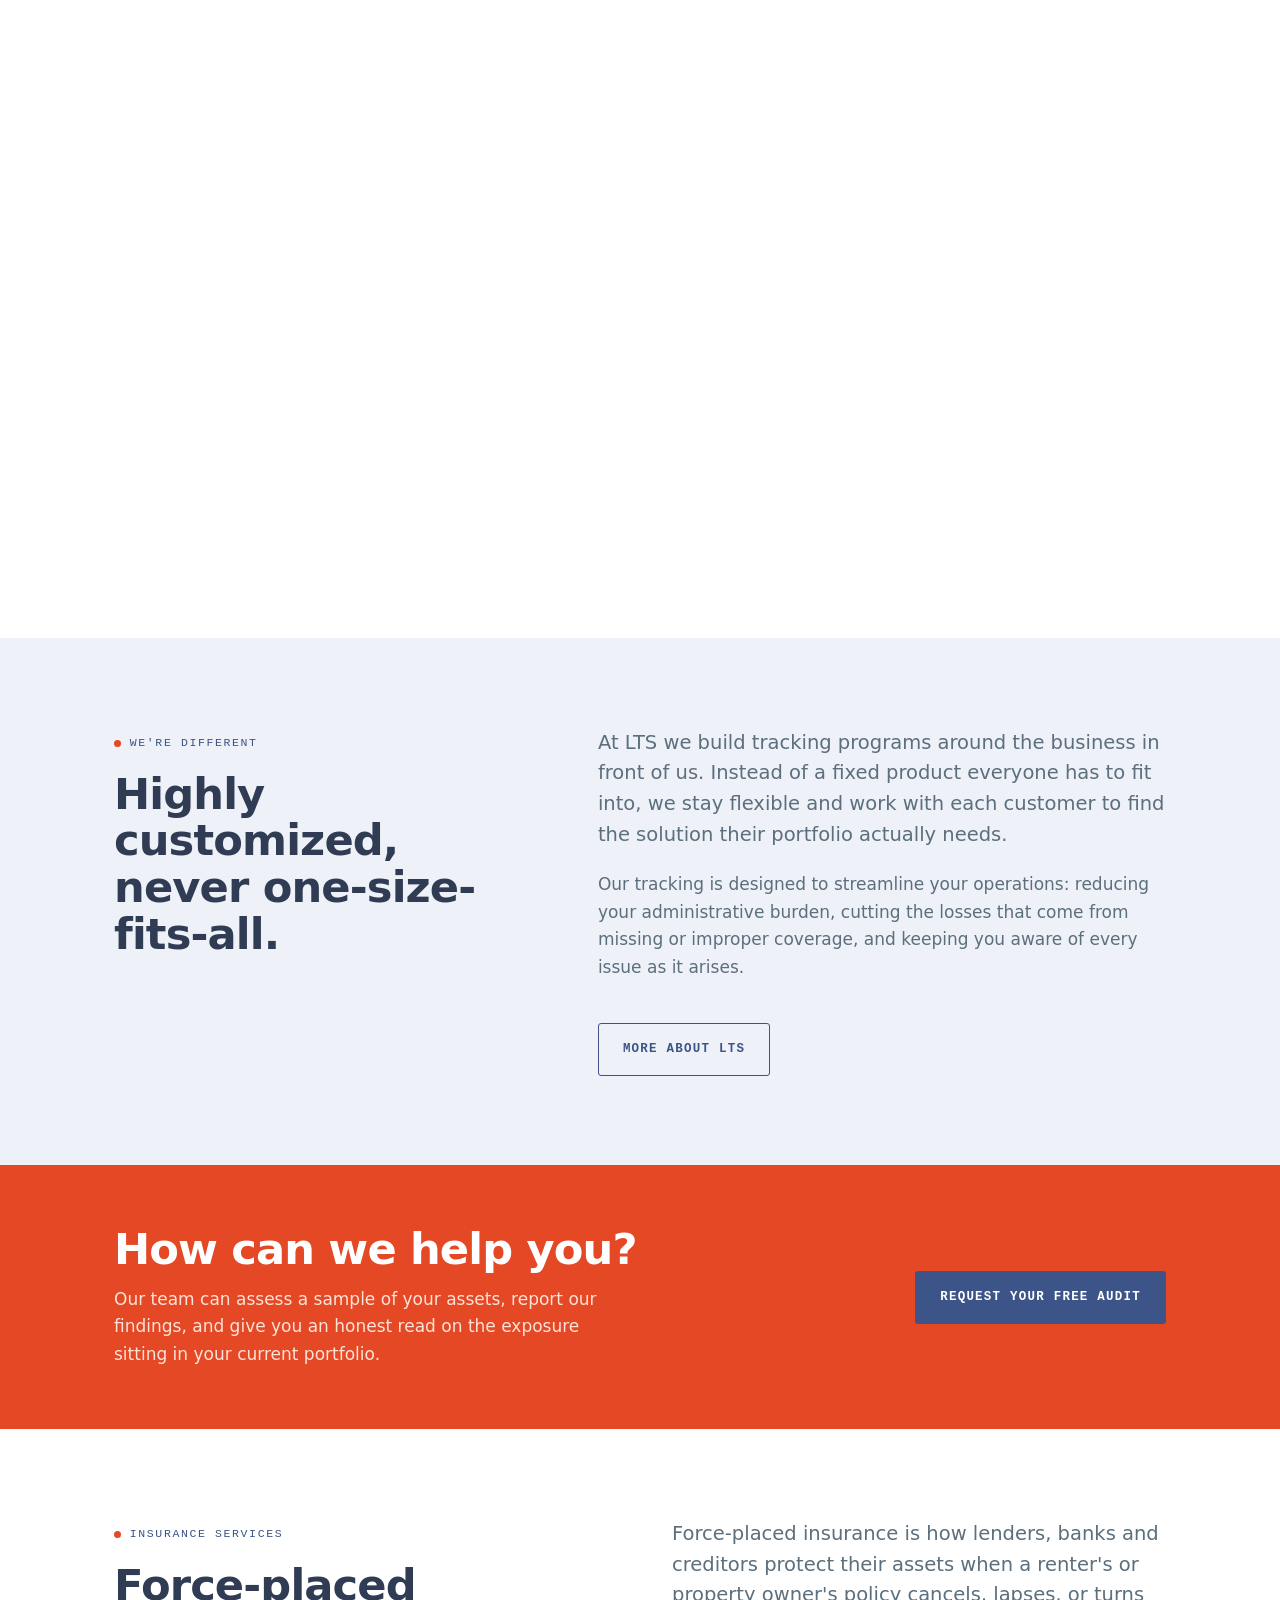
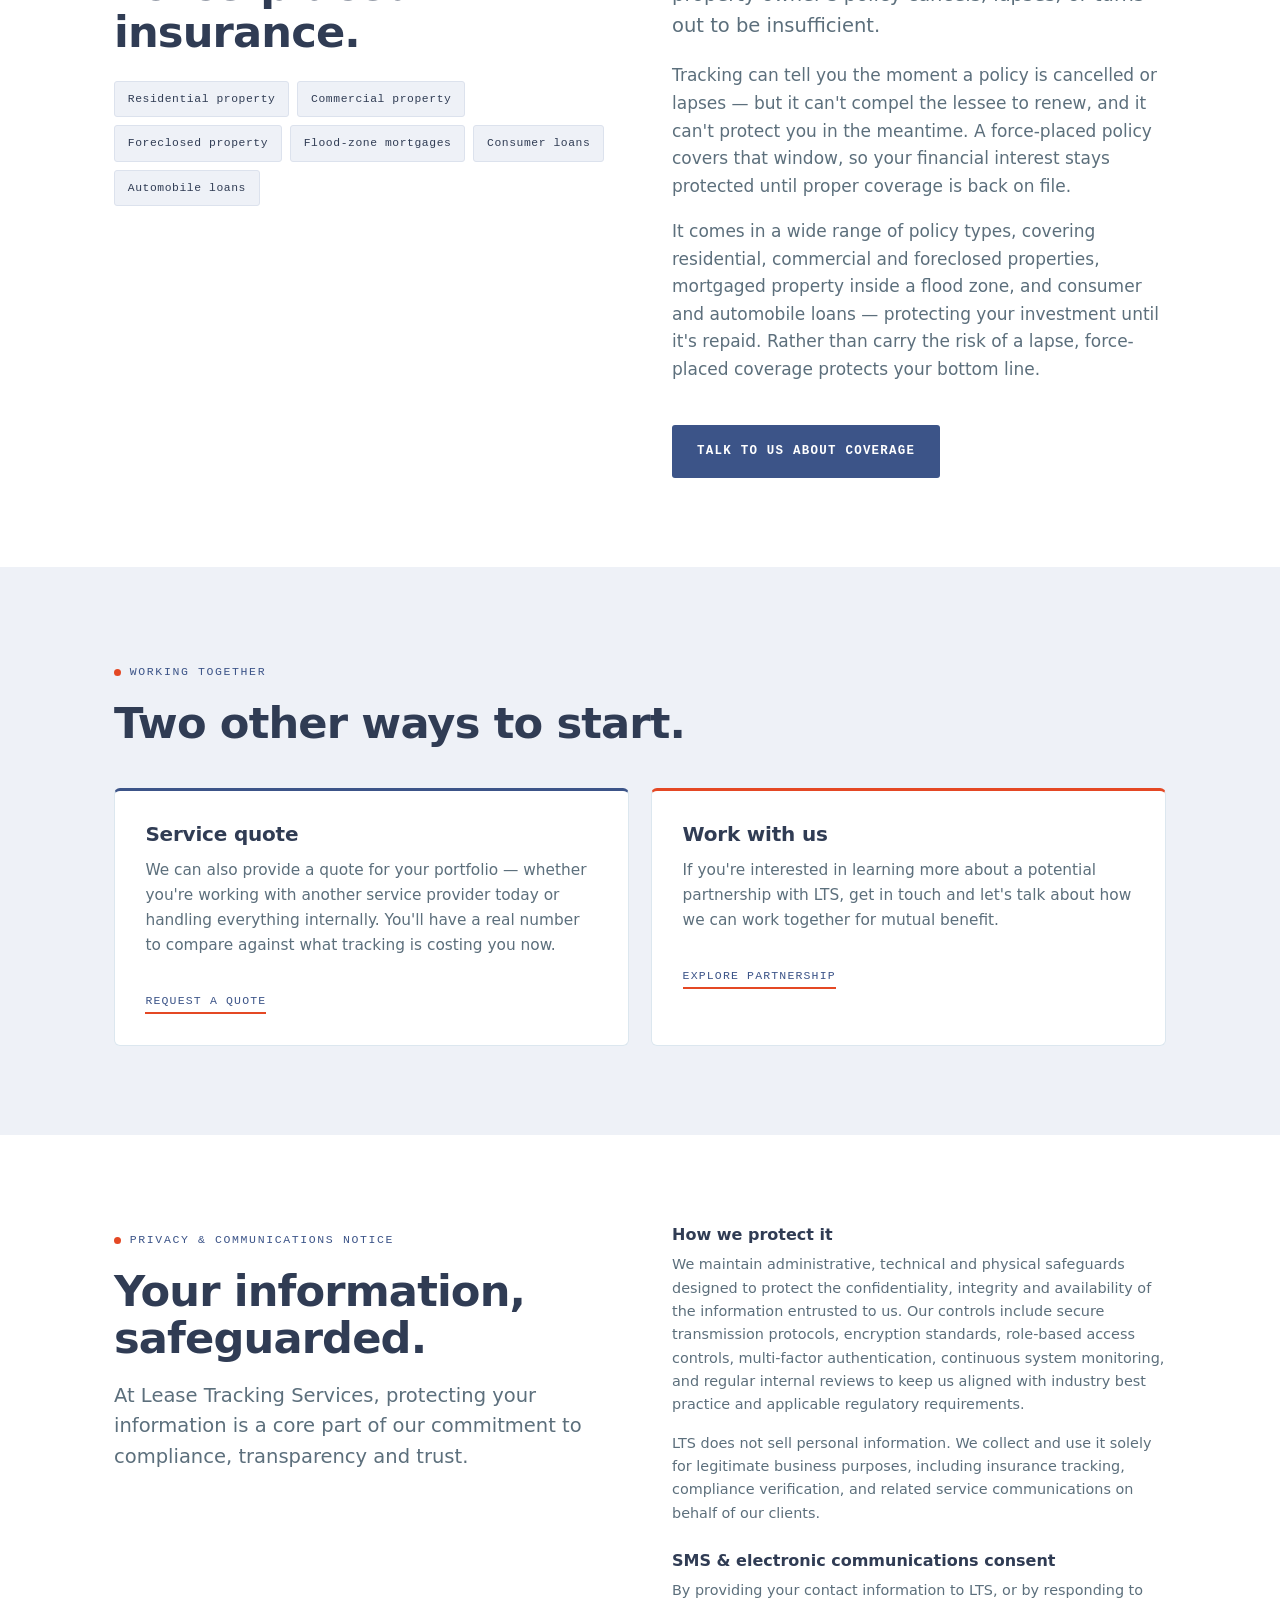
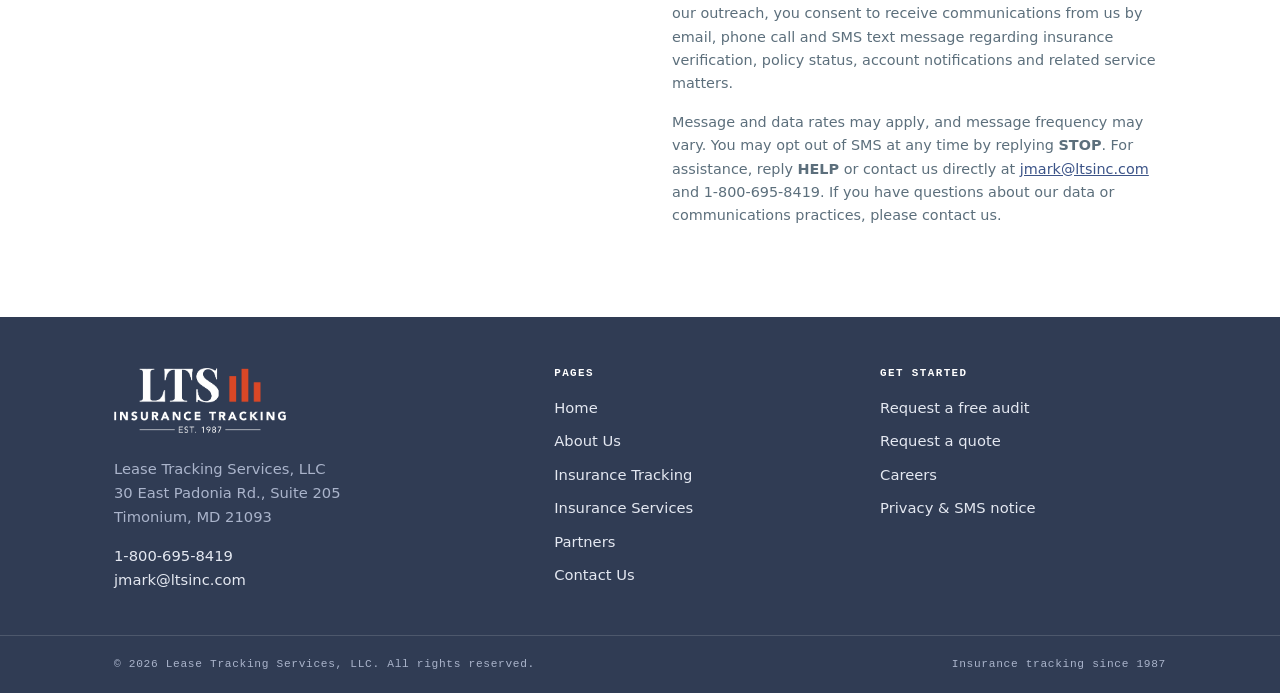
==== commit 85385eb4: "Add files via upload" ====
--- a/index.html
+++ b/index.html
@@ -77,6 +77,7 @@
     <div>
       <span class="tag">Let us protect your business</span>
       <h2>Decades of experience, applied to your book.</h2>
+      <img class="shot" src="assets/images/protect-your-business.jpg" width="1200" height="900" loading="lazy" alt="The LTS team at work">
     </div>
     <div>
       <p class="lede">Our experience lets us offer skilled lease tracking to every customer we serve, including those in the auto, equipment and real estate industries.</p>
--- a/assets/styles.css
+++ b/assets/styles.css
@@ -4,16 +4,18 @@
    ========================================================================== */
 
 :root{
-  /* --- brand palette (swap these to match the logo exactly) --- */
-  --navy:#0C2C47;        /* deep brand navy — headings, footer */
-  --navy-2:#154768;      /* lighter navy for gradients */
-  --blue:#1C82CC;        /* primary brand blue — links, buttons */
-  --blue-dk:#146AA9;     /* hover state */
-  --sky:#E9F4FC;         /* pale blue tint background */
-  --sky-2:#D2E8F7;       /* slightly deeper tint / borders */
-  --amber:#F0A63C;       /* highlight + attention status */
-  --green:#2FA579;       /* covered / approved status */
-  --red:#D45B4C;         /* cancelled status */
+  /* --- brand palette, sampled from the LTS logo --- */
+  --navy:#303C54;        /* logo navy — headings, dark sections, footer */
+  --navy-2:#3B4E78;      /* lighter navy for gradients */
+  --blue:#3C5488;        /* mid navy — links, tags, hairline accents */
+  --blue-dk:#303C54;     /* hover state */
+  --sky:#EEF1F7;         /* pale navy tint background */
+  --sky-2:#DCE2ED;       /* deeper tint / borders */
+  --amber:#E44824;       /* logo orange — CTAs, highlights, bar accents */
+  --amber-dk:#C33A18;    /* orange hover */
+  --gold:#B8801C;        /* 'inadequate' status — distinct from brand orange */
+  --green:#2E9E72;       /* covered / approved status */
+  --red:#C0392B;         /* cancelled status */
 
   /* --- neutrals --- */
   --white:#FFFFFF;
@@ -68,12 +70,12 @@
   display:inline-flex;align-items:center;gap:.55rem;margin-bottom:1.15rem;
 }
 .tag::before{content:"";width:7px;height:7px;border-radius:50%;background:var(--amber);flex:none}
-.deep .tag{color:#9CC9EA}
+.deep .tag{color:#B9C2D6}
 
 .lede{font-size:clamp(1.03rem,1.6vw,1.22rem);line-height:1.58;color:var(--grey);max-width:60ch}
-.deep .lede{color:#C9DEEE}
+.deep .lede{color:#C7CEDD}
 .muted{color:var(--grey)}
-.deep .muted{color:#C9DEEE}
+.deep .muted{color:#C7CEDD}
 
 /* ---------- buttons ---------- */
 .btn{
@@ -87,29 +89,30 @@
 .btn:focus-visible{outline:3px solid var(--amber);outline-offset:3px}
 .btn-primary{background:var(--blue);color:var(--white)}
 .btn-primary:hover{background:var(--blue-dk)}
-.btn-amber{background:var(--amber);color:var(--navy)}
-.btn-amber:hover{background:#F7B759}
+.btn-amber{background:var(--amber);color:var(--white)}
+.btn-amber:hover{background:var(--amber-dk)}
 .btn-line{border-color:var(--blue);color:var(--blue);background:transparent}
 .btn-line:hover{background:var(--blue);color:var(--white)}
 .btn-white{background:var(--white);color:var(--navy)}
 .btn-white:hover{background:var(--sky)}
 
 /* ---------- announcement bar ---------- */
-.announce{background:var(--amber);color:var(--navy);text-align:center;font-size:.92rem}
+.announce{background:var(--amber);color:var(--white);text-align:center;font-size:.92rem}
 .announce .wrap{padding-top:.7rem;padding-bottom:.7rem}
 .announce strong{font-weight:700}
 
 /* ---------- top bar + nav ---------- */
-.topbar{background:var(--navy);color:#A8C6DC;font-family:var(--mono);font-size:.73rem;letter-spacing:.07em}
+.topbar{background:var(--navy);color:#AAB4CB;font-family:var(--mono);font-size:.73rem;letter-spacing:.07em}
 .topbar .wrap{display:flex;justify-content:space-between;gap:1rem;flex-wrap:wrap;padding-top:.6rem;padding-bottom:.6rem}
 .topbar a{color:var(--white);text-decoration:none}
 .topbar a:hover{color:var(--amber)}
 
 .nav{position:sticky;top:0;z-index:60;background:rgba(255,255,255,.95);backdrop-filter:blur(10px);border-bottom:1px solid var(--line)}
 .nav .wrap{position:relative;display:flex;align-items:center;justify-content:space-between;gap:1.25rem;padding-top:.9rem;padding-bottom:.9rem}
-.brand{display:flex;align-items:baseline;gap:.55rem;text-decoration:none;color:var(--navy)}
-.brand-mark{font-family:var(--display);font-weight:800;font-size:1.55rem;letter-spacing:-.04em}
-.brand-sub{font-family:var(--mono);font-size:.62rem;letter-spacing:.15em;text-transform:uppercase;color:var(--grey)}
+.brand{display:inline-flex;align-items:center;text-decoration:none;color:var(--navy)}
+.brand-logo{width:148px;height:auto;display:block}
+.brand-foot .brand-logo{width:172px}
+@media (max-width:920px){.brand-logo{width:124px}}
 .nav-links{display:flex;gap:1.5rem;align-items:center;list-style:none;margin:0;padding:0}
 .nav-links a{font-size:.93rem;color:var(--ink);text-decoration:none;padding:.25rem 0;border-bottom:2px solid transparent;transition:border-color .18s ease,color .18s ease}
 .nav-links a:hover,.nav-links a:focus-visible{color:var(--blue);border-color:var(--blue)}
@@ -120,7 +123,7 @@
 
 /* ---------- hero ---------- */
 .hero{background:linear-gradient(168deg,var(--sky) 0%,var(--white) 68%);border-bottom:1px solid var(--line);position:relative}
-.hero::after{content:"";position:absolute;left:0;right:0;bottom:-1px;height:3px;background:linear-gradient(90deg,var(--green) 0 40%,var(--amber) 40% 74%,var(--red) 74% 100%)}
+.hero::after{content:"";position:absolute;left:0;right:0;bottom:-1px;height:3px;background:linear-gradient(90deg,var(--green) 0 40%,var(--gold) 40% 74%,var(--red) 74% 100%)}
 .hero-grid{display:grid;grid-template-columns:1.05fr .95fr;gap:clamp(2.2rem,5vw,4rem);align-items:center}
 .hero h1{margin-bottom:1.4rem}
 .hero h1 span{color:var(--blue)}
@@ -132,7 +135,7 @@
 
 /* ---------- signature: coverage ledger ---------- */
 .ledger{background:var(--white);border:1px solid var(--sky-2);border-radius:var(--radius);box-shadow:0 24px 50px -28px rgba(12,44,71,.35);overflow:hidden}
-.ledger-head{display:flex;justify-content:space-between;align-items:center;gap:1rem;padding:.8rem 1.05rem;background:var(--navy);color:#A8C6DC;font-family:var(--mono);font-size:.67rem;letter-spacing:.12em;text-transform:uppercase}
+.ledger-head{display:flex;justify-content:space-between;align-items:center;gap:1rem;padding:.8rem 1.05rem;background:var(--navy);color:#AAB4CB;font-family:var(--mono);font-size:.67rem;letter-spacing:.12em;text-transform:uppercase}
 .ledger-live{display:inline-flex;align-items:center;gap:.45rem}
 .dot{width:6px;height:6px;border-radius:50%;background:var(--green);animation:pulse 2.2s ease-in-out infinite}
 @keyframes pulse{0%,100%{opacity:.35}50%{opacity:1}}
@@ -143,7 +146,7 @@
 .chip{font-family:var(--mono);font-size:.62rem;font-weight:600;letter-spacing:.1em;text-transform:uppercase;padding:.34rem .58rem;border-radius:3px;white-space:nowrap;border:1px solid currentColor;transition:color .35s ease,background .35s ease}
 .chip[data-state="pending"]{color:var(--grey);background:#F4F7F9}
 .chip[data-state="approved"]{color:var(--green);background:rgba(47,165,121,.1)}
-.chip[data-state="inadequate"]{color:#B87614;background:rgba(240,166,60,.16)}
+.chip[data-state="inadequate"]{color:var(--gold);background:rgba(184,128,28,.14)}
 .chip[data-state="cancelled"]{color:var(--red);background:rgba(212,91,76,.12)}
 .ledger-foot{padding:.8rem 1.05rem;background:var(--sky);font-family:var(--mono);font-size:.67rem;color:var(--grey);letter-spacing:.04em}
 .ledger-foot b{color:var(--blue)}
@@ -153,7 +156,7 @@
 .stat{padding:2.2rem 1.3rem 2.2rem 0}
 .stat + .stat{padding-left:1.7rem;border-left:1px solid rgba(255,255,255,.16)}
 .stat-n{font-family:var(--display);font-size:clamp(1.9rem,3.2vw,2.7rem);font-weight:700;letter-spacing:-.03em;line-height:1;color:var(--white)}
-.stat-l{font-family:var(--mono);font-size:.68rem;letter-spacing:.12em;text-transform:uppercase;color:#9CC9EA;margin-top:.6rem}
+.stat-l{font-family:var(--mono);font-size:.68rem;letter-spacing:.12em;text-transform:uppercase;color:#B9C2D6;margin-top:.6rem}
 
 /* ---------- lists ---------- */
 .ticks{list-style:none;margin:1.5rem 0 0;padding:0}
@@ -163,7 +166,7 @@
   border-radius:2px;background:var(--blue);
 }
 .ticks li strong{color:var(--ink)}
-.deep .ticks li{color:#C9DEEE}
+.deep .ticks li{color:#C7CEDD}
 .deep .ticks li::before{background:var(--amber)}
 .deep .ticks li strong{color:var(--white)}
 
@@ -172,12 +175,12 @@
 .rows .k{font-family:var(--mono);font-size:.68rem;letter-spacing:.12em;text-transform:uppercase;color:var(--blue);padding-top:.4rem}
 .rows p{margin:.4rem 0 0;color:var(--grey);font-size:.97rem}
 .deep .rows,.deep .rows li{border-color:rgba(255,255,255,.18)}
-.deep .rows .k{color:#9CC9EA}
-.deep .rows p{color:#C9DEEE}
+.deep .rows .k{color:#B9C2D6}
+.deep .rows p{color:#C7CEDD}
 
 .pills{display:flex;flex-wrap:wrap;gap:.5rem;margin:1.6rem 0 0;padding:0;list-style:none}
 .pills li{font-family:var(--mono);font-size:.71rem;letter-spacing:.05em;padding:.5rem .8rem;border:1px solid var(--sky-2);background:var(--sky);border-radius:3px;color:var(--navy)}
-.deep .pills li{border-color:rgba(255,255,255,.22);background:rgba(255,255,255,.06);color:#DCEBF6}
+.deep .pills li{border-color:rgba(255,255,255,.22);background:rgba(255,255,255,.06);color:#E4E8F1}
 
 /* ---------- cards ---------- */
 .cards{display:grid;gap:1.4rem;margin-top:2.6rem}
@@ -193,10 +196,10 @@
 .card ul{margin:.6rem 0 0}
 
 /* ---------- callout band ---------- */
-.band{background:var(--amber);color:var(--navy)}
+.band{background:var(--amber);color:var(--white)}
 .band .wrap{display:flex;justify-content:space-between;align-items:center;gap:2.2rem;flex-wrap:wrap;padding-top:clamp(2.6rem,5vw,3.8rem);padding-bottom:clamp(2.6rem,5vw,3.8rem)}
-.band h2{max-width:22ch;color:var(--navy)}
-.band p{max-width:48ch;margin-top:.8rem;color:#5A431A}
+.band h2{max-width:22ch;color:var(--white)}
+.band p{max-width:48ch;margin-top:.8rem;color:#FFE2D8}
 
 /* ---------- quote ---------- */
 .quote{border-left:4px solid var(--amber);padding:.4rem 0 .4rem 1.6rem;font-size:1.1rem;line-height:1.6;color:var(--ink)}
@@ -231,8 +234,8 @@
 .notice + .notice{margin-top:1.6rem}
 
 /* ---------- footer ---------- */
-.foot{background:var(--navy);color:#A8C6DC;font-size:.92rem}
-.foot a{color:#DCEBF6;text-decoration:none}
+.foot{background:var(--navy);color:#AAB4CB;font-size:.92rem}
+.foot a{color:#E4E8F1;text-decoration:none}
 .foot a:hover{color:var(--amber)}
 .foot-grid{display:grid;grid-template-columns:1.4fr 1fr 1fr;gap:2.5rem;padding-top:3.2rem;padding-bottom:2.4rem}
 .foot h4{font-family:var(--mono);font-size:.68rem;letter-spacing:.13em;text-transform:uppercase;color:var(--white);margin-bottom:1rem;font-weight:600}
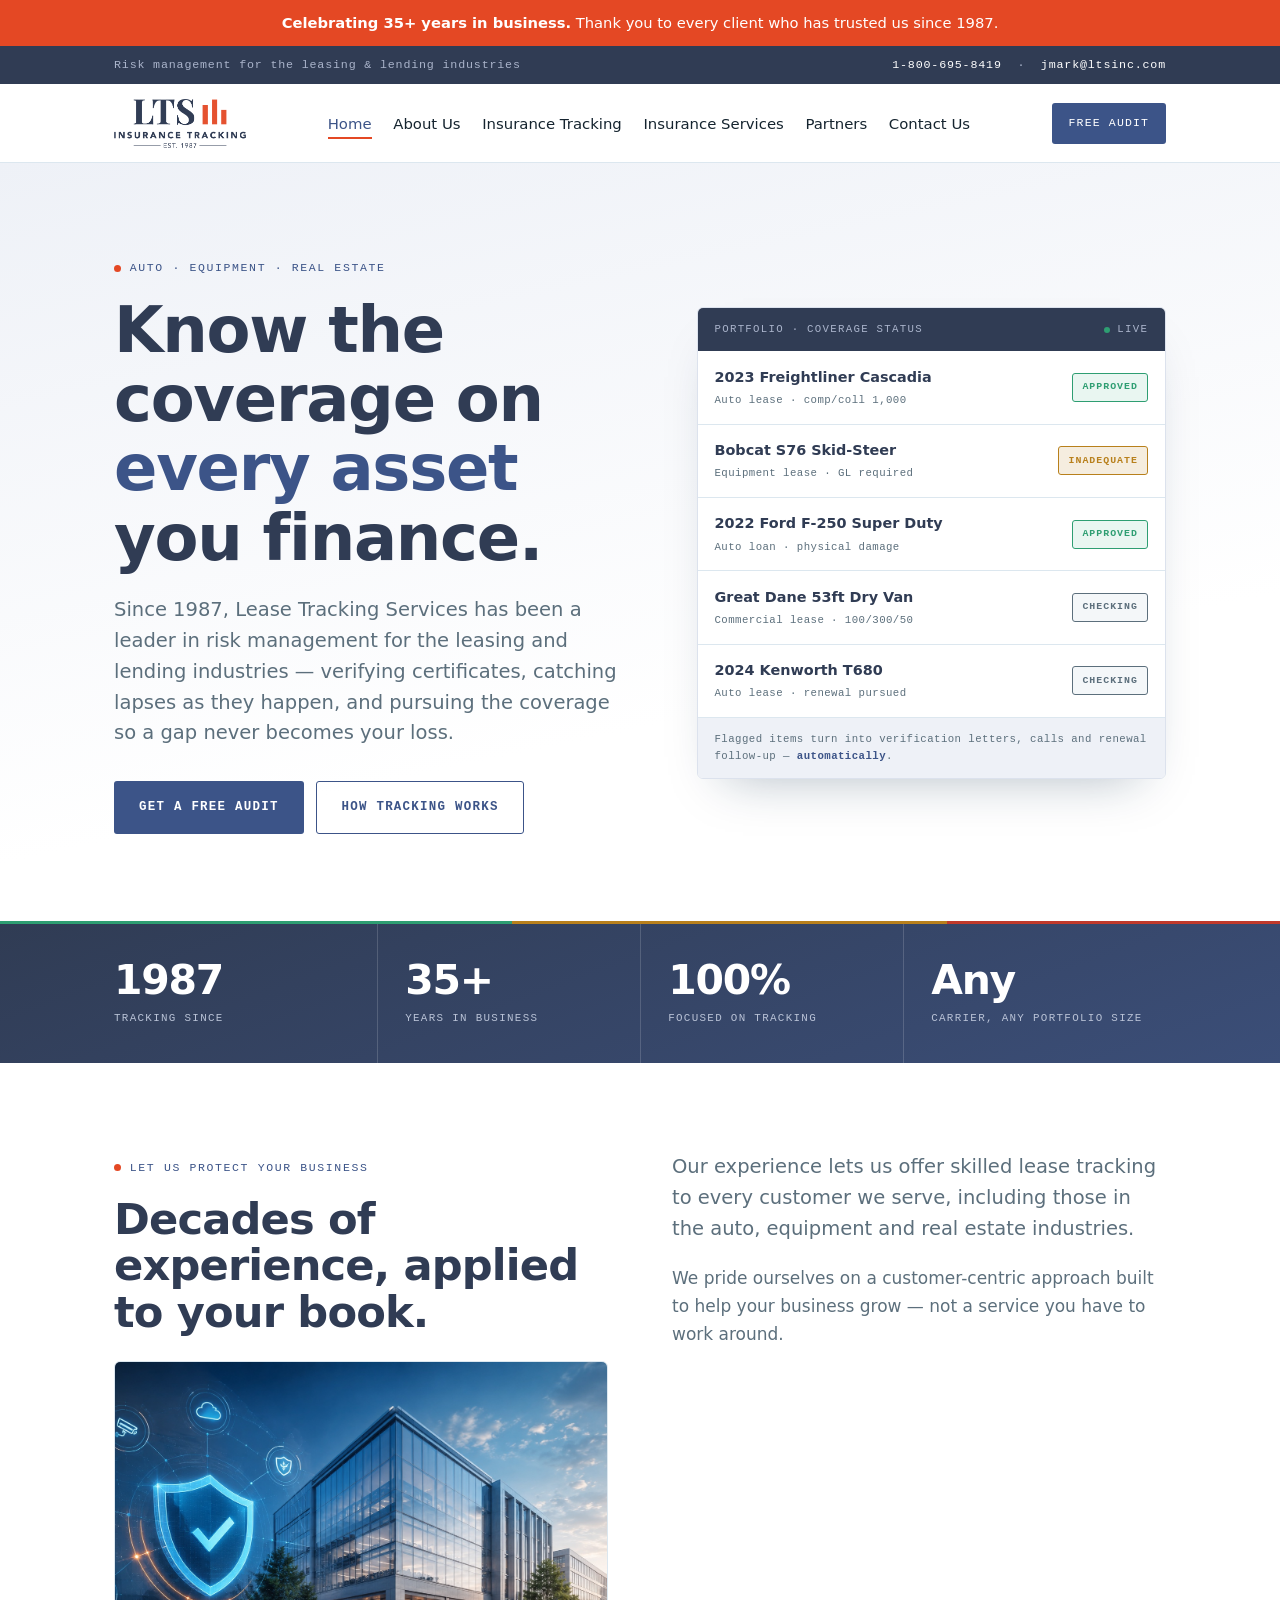
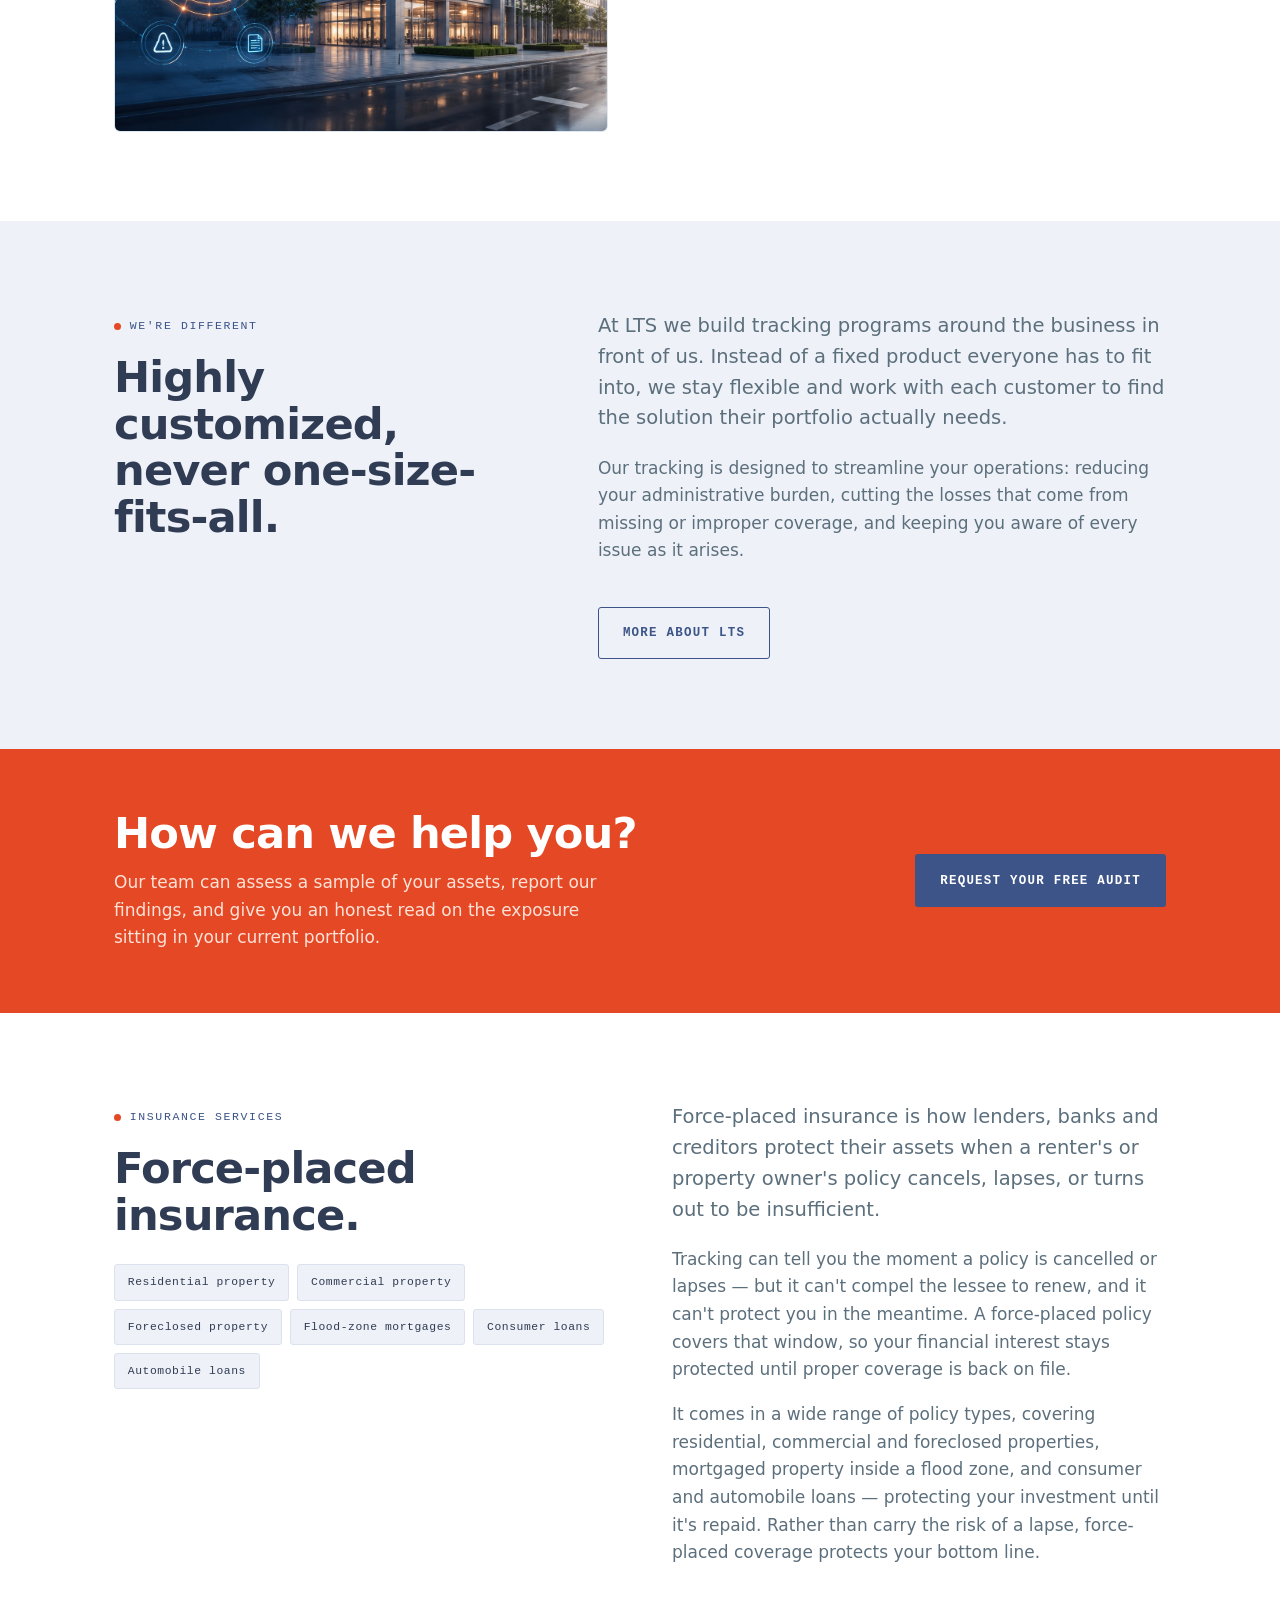
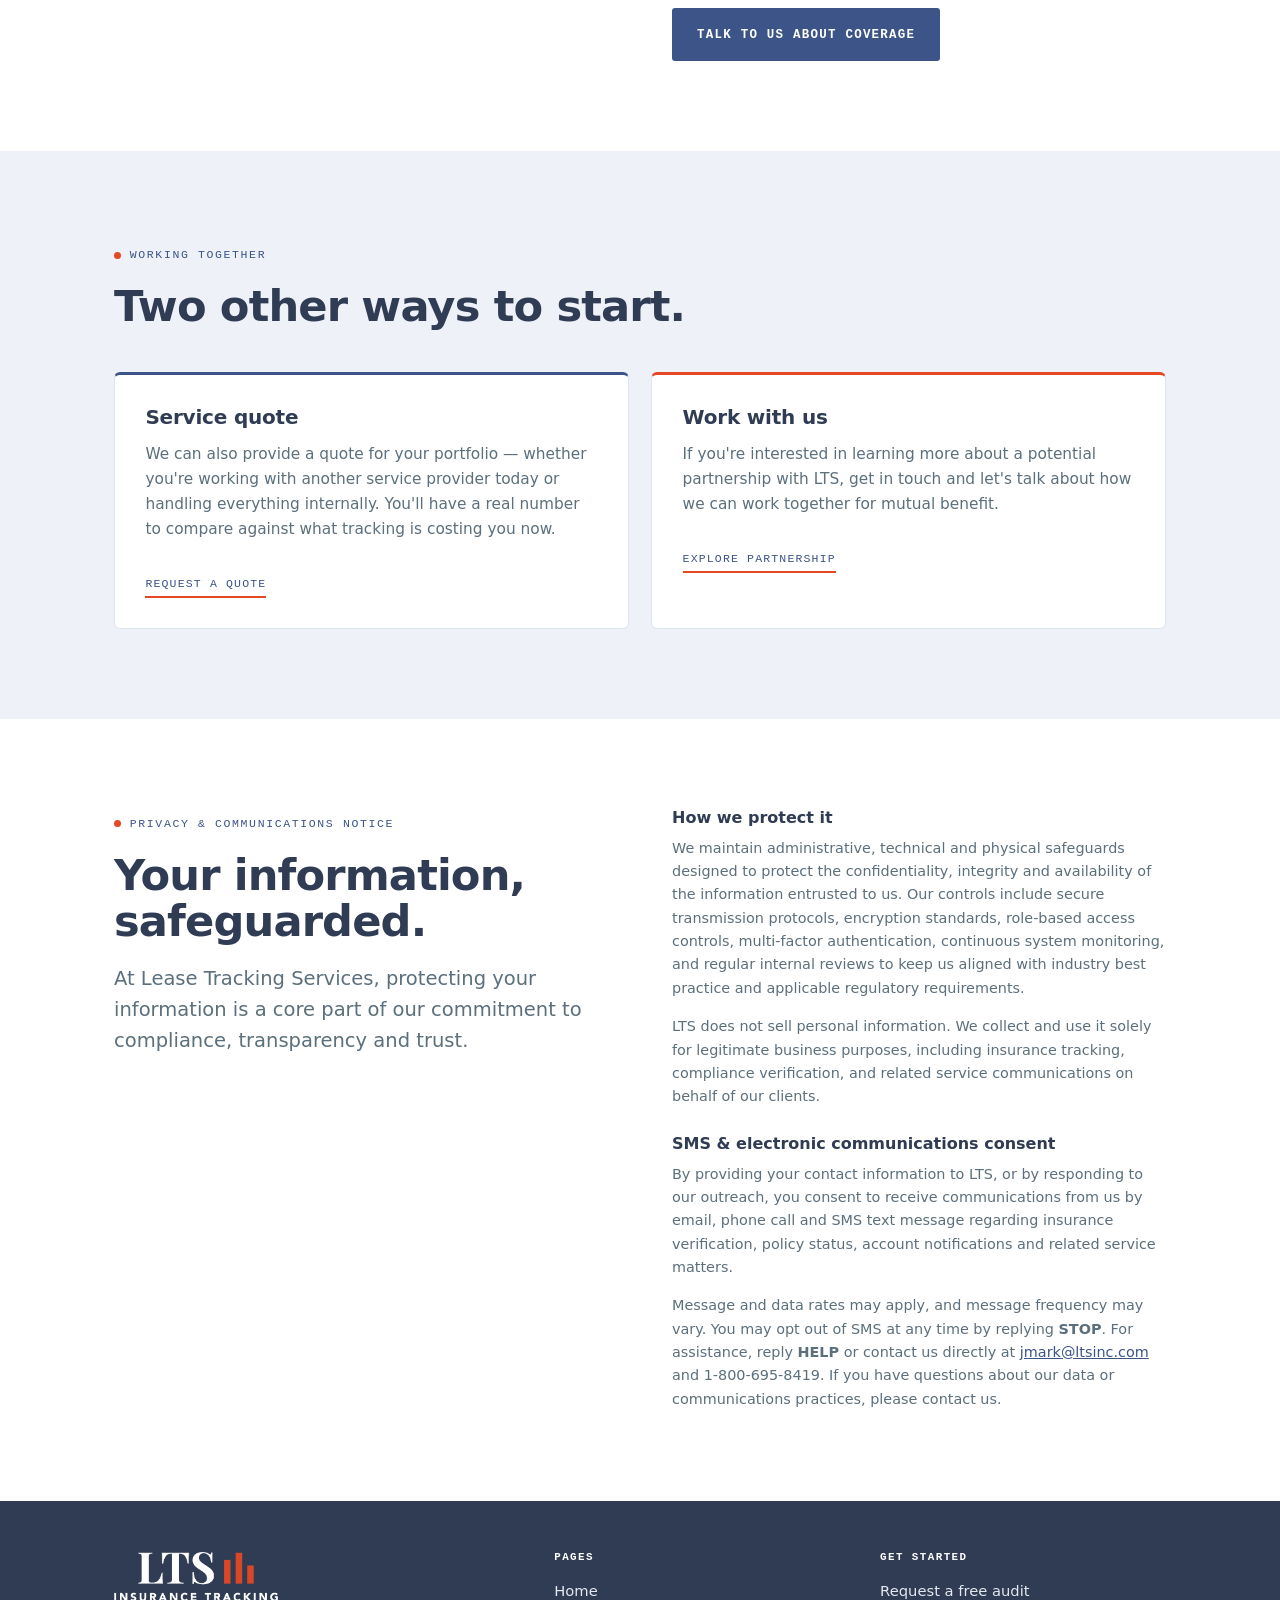
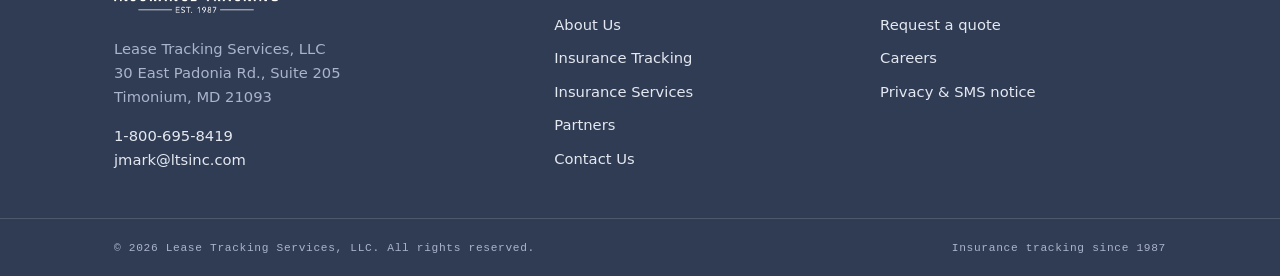
==== commit cbe09c53: "Add files via upload" ====
--- a/index.html
+++ b/index.html
@@ -77,7 +77,7 @@
     <div>
       <span class="tag">Let us protect your business</span>
       <h2>Decades of experience, applied to your book.</h2>
-      <img class="shot" src="assets/images/protect-your-business.jpg" width="1200" height="900" loading="lazy" alt="The LTS team at work">
+      <img class="shot" src="assets/images/protect-your-business.jpg" width="600" height="400" loading="lazy" alt="The LTS team at work">
     </div>
     <div>
       <p class="lede">Our experience lets us offer skilled lease tracking to every customer we serve, including those in the auto, equipment and real estate industries.</p>
--- a/assets/styles.css
+++ b/assets/styles.css
@@ -110,11 +110,11 @@
 .nav{position:sticky;top:0;z-index:60;background:rgba(255,255,255,.95);backdrop-filter:blur(10px);border-bottom:1px solid var(--line)}
 .nav .wrap{position:relative;display:flex;align-items:center;justify-content:space-between;gap:1.25rem;padding-top:.9rem;padding-bottom:.9rem}
 .brand{display:inline-flex;align-items:center;text-decoration:none;color:var(--navy)}
-.brand-logo{width:148px;height:auto;display:block}
-.brand-foot .brand-logo{width:172px}
-@media (max-width:920px){.brand-logo{width:124px}}
-.nav-links{display:flex;gap:1.5rem;align-items:center;list-style:none;margin:0;padding:0}
-.nav-links a{font-size:.93rem;color:var(--ink);text-decoration:none;padding:.25rem 0;border-bottom:2px solid transparent;transition:border-color .18s ease,color .18s ease}
+.brand-logo{width:132px;height:auto;display:block}
+.brand-foot .brand-logo{width:164px}
+@media (max-width:920px){.brand-logo{width:112px}}
+.nav-links{display:flex;gap:1.35rem;align-items:center;list-style:none;margin:0;padding:0}
+.nav-links a{font-size:.93rem;white-space:nowrap;color:var(--ink);text-decoration:none;padding:.25rem 0;border-bottom:2px solid transparent;transition:border-color .18s ease,color .18s ease}
 .nav-links a:hover,.nav-links a:focus-visible{color:var(--blue);border-color:var(--blue)}
 .nav-links a.here{color:var(--blue);border-color:var(--amber)}
 .nav-cta{font-family:var(--mono);font-size:.72rem;letter-spacing:.1em;text-transform:uppercase;text-decoration:none;padding:.7rem 1.05rem;background:var(--blue);color:var(--white);border-radius:3px}
@@ -182,6 +182,17 @@
 .pills li{font-family:var(--mono);font-size:.71rem;letter-spacing:.05em;padding:.5rem .8rem;border:1px solid var(--sky-2);background:var(--sky);border-radius:3px;color:var(--navy)}
 .deep .pills li{border-color:rgba(255,255,255,.22);background:rgba(255,255,255,.06);color:#E4E8F1}
 
+
+/* ---------- photos ---------- */
+.shot{
+  width:100%;height:auto;aspect-ratio:4/3;object-fit:cover;
+  border-radius:var(--radius);border:1px solid var(--line);
+  margin-top:1.6rem;background:var(--sky);
+}
+.shot-tall{aspect-ratio:3/4}
+.shot-wide{aspect-ratio:16/9}
+.deep .shot{border-color:rgba(255,255,255,.18)}
+
 /* ---------- cards ---------- */
 .cards{display:grid;gap:1.4rem;margin-top:2.6rem}
 .cards-2{grid-template-columns:1fr 1fr}
